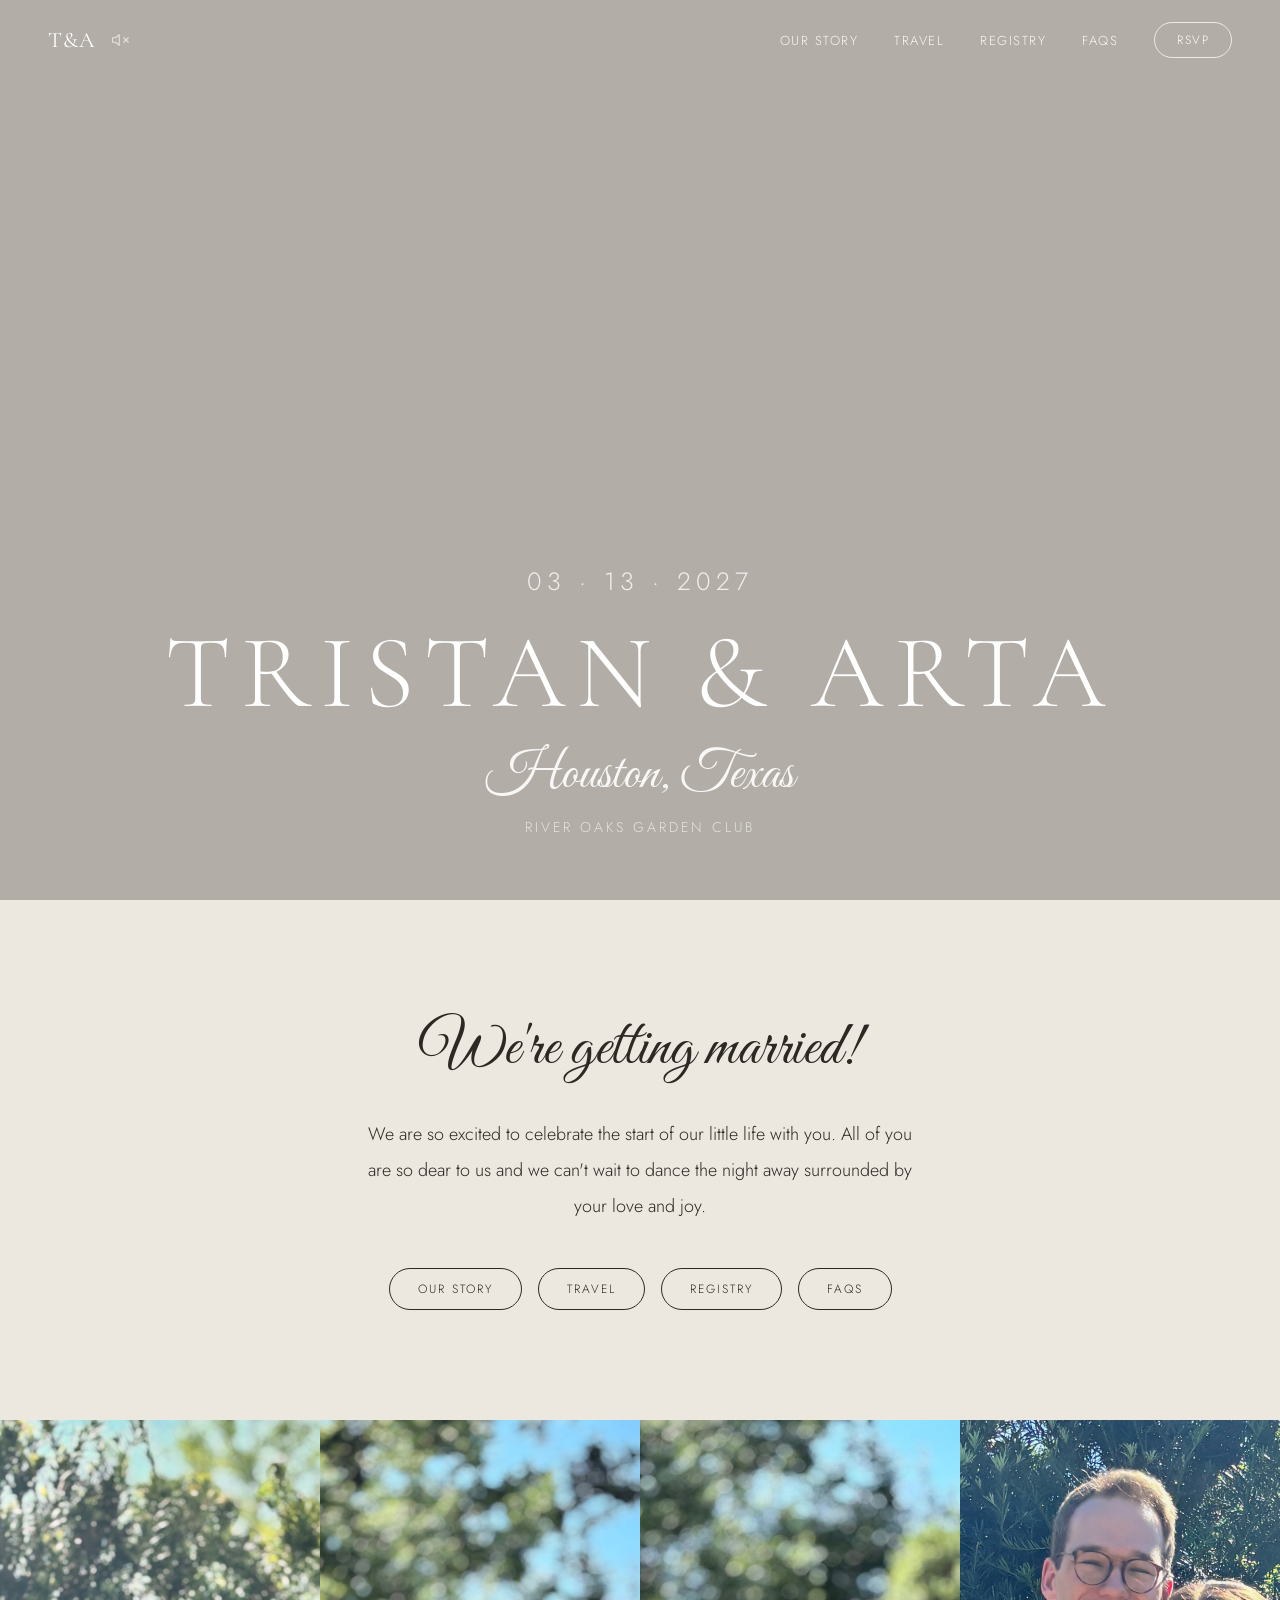
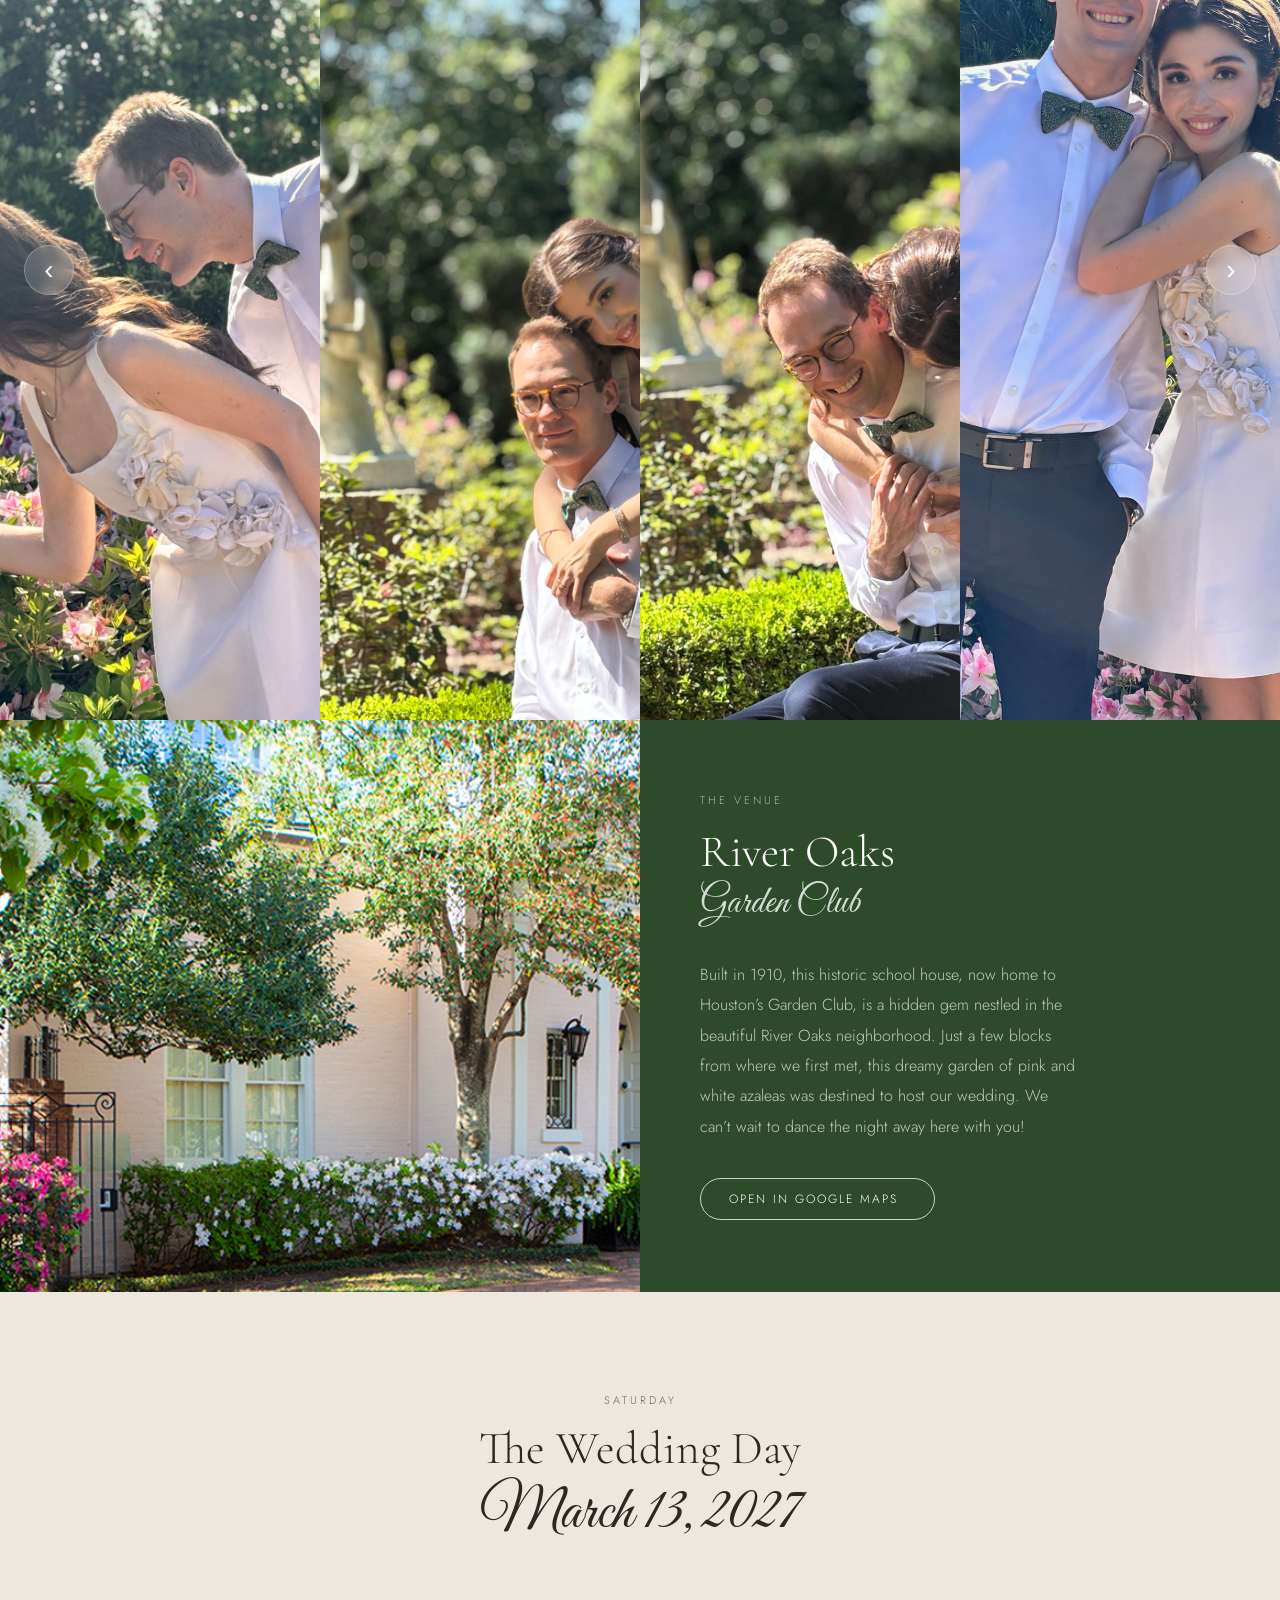
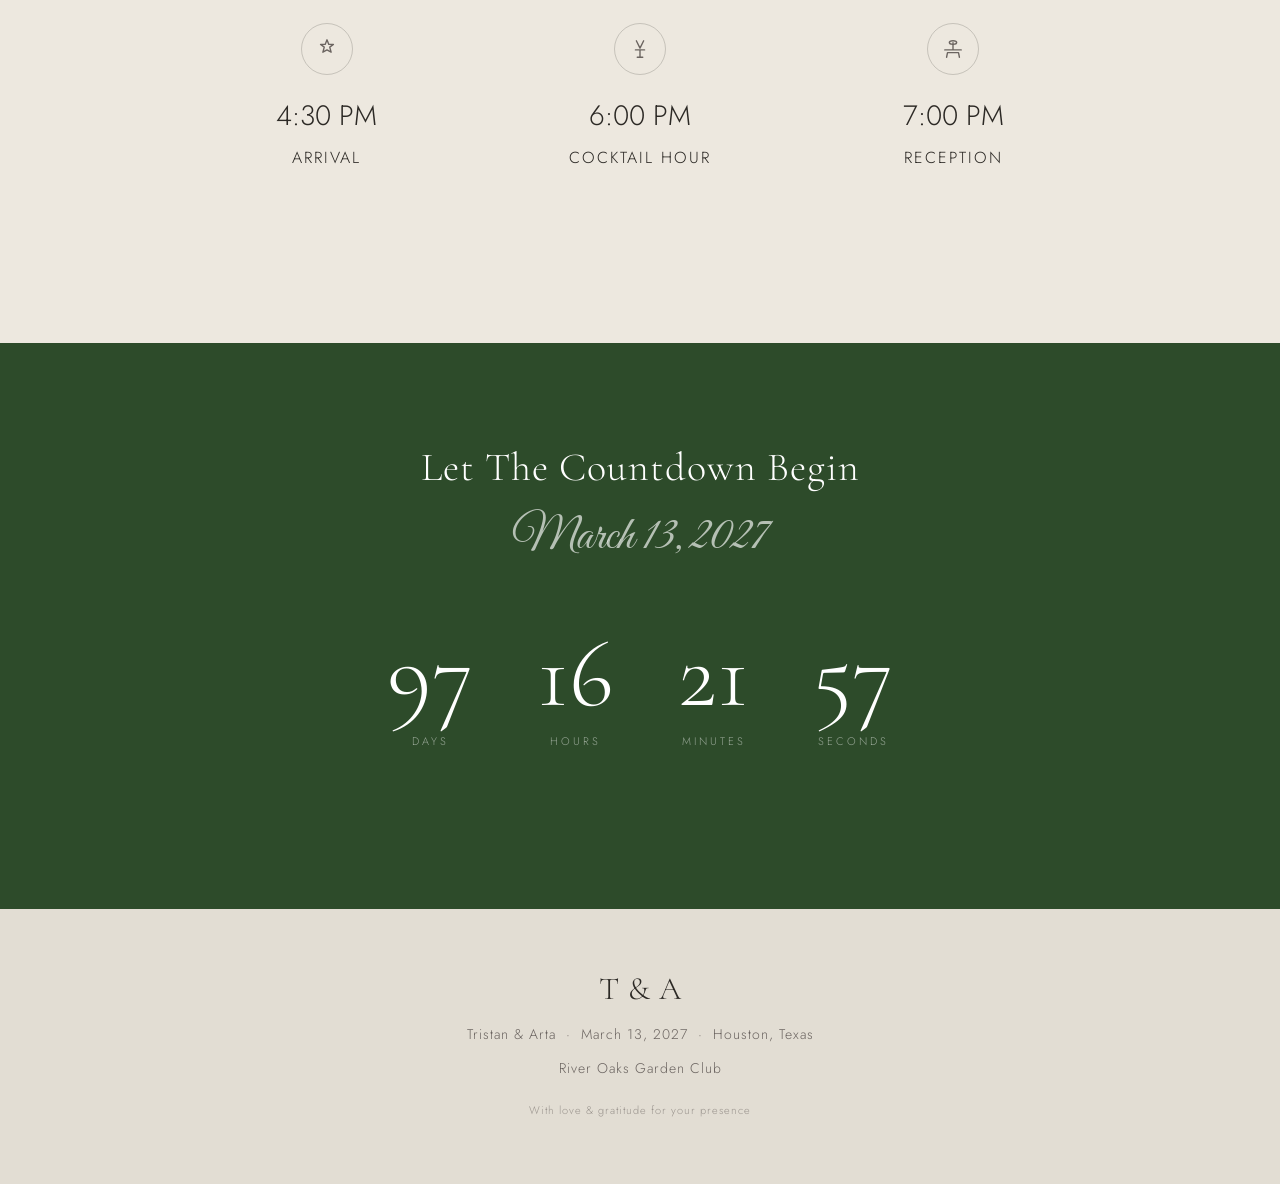
==== index.html @ e4b7b598 "bug fixes" ====
<!DOCTYPE html>
<html lang="en">
<head>
  <meta charset="UTF-8" />
  <meta name="viewport" content="width=device-width, initial-scale=1.0" />
  <title>Tristan & Arta</title>
  <link rel="preconnect" href="https://fonts.googleapis.com" />
  <link rel="preconnect" href="https://fonts.gstatic.com" crossorigin />
  <link href="https://fonts.googleapis.com/css2?family=Cormorant+Garamond:ital,wght@0,300;0,400;0,500;0,600;1,300;1,400&family=Great+Vibes&family=Jost:wght@300;400&display=swap" rel="stylesheet" />
  <link rel="stylesheet" href="styles.css" />
  <link rel="icon" type="image/x-icon" href="images/favicon.ico" />
  <style>

    /* ── HERO ───────────────────────────────────────── */
    .hero {
      position: relative;
      height: 100vh;
      min-height: 620px;
      display: flex;
      flex-direction: column;
      align-items: center;
      justify-content: center;
      text-align: center;
      overflow: hidden;
    }
    .hero-bg {
      position: absolute;
      inset: 0;
      width: 100%;
      height: 100%;
      object-fit: cover;
      filter: brightness(0.65);
    }
    .hero::after {
      content: '';
      position: absolute;
      inset: 0;
      background: rgba(0, 0, 0, 0.25);
      pointer-events: none;
    }
    .hero-content {
      position: relative;
      z-index: 1;
      color: #fff;
      padding: 0 24px;
      margin-top: 500px;
    }
    .hero-date {
      font-family: var(--sans);
      font-size: 25px;
      letter-spacing: 5px;
      text-transform: uppercase;
      margin-bottom: 22px;
      opacity: 0.8;
    }
    .hero-names {
      font-family: var(--serif);
      font-size: clamp(52px, 9vw, 104px);
      font-weight: 300;
      letter-spacing: 10px;
      text-transform: uppercase;
      line-height: 1.0;
      margin-bottom: 16px;
    }
    .hero-location {
      font-family: var(--script);
      font-size: clamp(30px, 4.5vw, 54px);
      color: rgba(255, 255, 255, 0.9);
      margin-bottom: 6px;
    }
    .hero-venue {
      font-family: var(--sans);
      font-size: 14px;
      letter-spacing: 3px;
      text-transform: uppercase;
      opacity: 0.65;
      margin-top: 8px;
    }

    /* ── WELCOME ────────────────────────────────────── */
    .welcome {
      background: var(--cream);
      padding: 110px 48px;
      text-align: center;
    }
    .welcome-script {
      font-family: var(--script);
      font-size: clamp(38px, 5vw, 62px);
      color: var(--text);
      margin-bottom: 28px;
      display: block;
    }
    .welcome-text {
      font-size: 18px;
      line-height: 2.0;
      color: var(--text);
      max-width: 560px;
      margin: 0 auto 44px;
    }
    .welcome-links {
      display: flex;
      justify-content: center;
      gap: 16px;
      flex-wrap: wrap;
    }

    /* ── VENUE STRIP ────────────────────────────────── */
    .venue-strip {
      display: grid;
      grid-template-columns: 1fr 1fr;
      min-height: 480px;
    }
    .venue-strip-img {
      background: url('images/hero.jpg') center / cover no-repeat;
    }
    .venue-strip-content {
      background: var(--green);
      color: #fff;
      display: flex;
      flex-direction: column;
      justify-content: center;
      padding: 72px 60px;
    }
    .venue-strip-label {
      font-family: var(--sans);
      font-size: 11px;
      letter-spacing: 3px;
      text-transform: uppercase;
      opacity: 0.6;
      margin-bottom: 18px;
    }
    .venue-strip-title {
      font-family: var(--serif);
      font-size: clamp(30px, 3.5vw, 48px);
      font-weight: 300;
      line-height: 1.2;
      margin-bottom: 10px;
    }
    .venue-strip-script {
      font-family: var(--script);
      font-size: clamp(28px, 3vw, 42px);
      color: rgba(255, 255, 255, 0.8);
      display: block;
      margin-bottom: 24px;
    }
    .venue-strip-body {
      font-size: 16px;
      line-height: 1.9;
      color: rgba(255, 255, 255, 0.7);
      max-width: 380px;
      margin-bottom: 36px;
    }

    /* ── SCHEDULE ───────────────────────────────────── */
    .schedule {
      background: var(--cream);
      padding: 100px 48px;
      text-align: center;
    }
    .schedule-label {
      font-family: var(--sans);
      font-size: 11px;
      letter-spacing: 3px;
      text-transform: uppercase;
      color: var(--text-light);
      margin-bottom: 12px;
    }
    .schedule-title {
      font-family: var(--serif);
      font-size: clamp(28px, 4vw, 46px);
      font-weight: 300;
      margin-bottom: 72px;
    }
    .schedule-date {
      font-family: var(--script);
      font-size: 1.3em;
      display: block;
    }
    .schedule-grid {
      display: grid;
      grid-template-columns: repeat(3, 1fr);
      gap: 40px;
      max-width: 900px;
      margin: 0 auto 64px;
    }
    .schedule-item { text-align: center; }
    .schedule-icon {
      width: 52px;
      height: 52px;
      margin: 0 auto 20px;
      border: 1px solid rgba(44, 41, 37, 0.2);
      border-radius: 50%;
      display: flex;
      align-items: center;
      justify-content: center;
    }
    .schedule-icon svg {
      width: 22px;
      height: 22px;
      stroke: var(--text-light);
      fill: none;
      stroke-width: 1.5;
      stroke-linecap: round;
      stroke-linejoin: round;
    }
    .schedule-time {
      font-family: var(--sans);
      font-size: 28px;
      font-weight: 300;
      margin-bottom: 10px;
    }
    .schedule-event {
      font-family: var(--sans);
      font-size: 16px;
      letter-spacing: 2px;
      text-transform: uppercase;
      color: var(--text);
      margin-bottom: 10px;
    }
    .schedule-desc {
      font-size: 14px;
      line-height: 1.85;
      color: var(--text-light);
      max-width: 220px;
      margin: 0 auto;
    }

    /* ── COUNTDOWN ───────────────────────────────────── */
    .countdown {
      background: var(--green);
      padding: 100px 48px;
      text-align: center;
      position: relative;
      overflow: hidden;
    }
    .countdown-title {
      font-family: var(--serif);
      font-size: clamp(24px, 3.5vw, 40px);
      font-weight: 300;
      color: #fff;
      letter-spacing: 1px;
      margin-bottom: 16px;
    }
    .countdown-script {
      font-family: var(--script);
      font-size: clamp(28px, 4vw, 48px);
      color: rgba(255, 255, 255, 0.65);
      display: block;
      margin-bottom: 60px;
    }
    .countdown-grid {
      display: flex;
      justify-content: center;
      gap: clamp(24px, 5vw, 80px);
      position: relative;
      z-index: 1;
      margin-bottom: 60px;
    }
    .countdown-unit { color: #fff; text-align: center; }
    .countdown-number {
      font-family: var(--serif);
      font-size: clamp(52px, 8vw, 96px);
      font-weight: 300;
      line-height: 1;
      display: block;
    }
    .countdown-label {
      font-family: var(--sans);
      font-size: 11px;
      letter-spacing: 3px;
      text-transform: uppercase;
      color: rgba(255, 255, 255, 0.5);
      margin-top: 10px;
      display: block;
    }

    /* ── MUTE BUTTON ────────────────────────────────── */
    .nav-mute {
      background: none;
      border: none;
      cursor: pointer;
      padding: 4px;
      color: rgba(255, 255, 255, 0.85);
      display: flex;
      align-items: center;
      transition: color 0.3s, opacity 0.2s;
      opacity: 0.75;
      flex-shrink: 0;
    }
    .nav-mute:hover { opacity: 1; }
    nav.scrolled .nav-mute,
    nav.nav-solid .nav-mute { color: var(--text); }
    .nav-mute svg {
      width: 18px;
      height: 18px;
      display: none;
    }
    .nav-mute .icon-sound { display: none; }
    .nav-mute .icon-muted { display: block; }
    .nav-mute:not(.muted) .icon-sound { display: block; }
    .nav-mute:not(.muted) .icon-muted { display: none; }

    /* ── RESPONSIVE ──────────────────────────────────── */
    @media (max-width: 900px) {
      .welcome { padding: 80px 24px; }
      .venue-strip { grid-template-columns: 1fr; }
      .venue-strip-img { min-height: 320px; order: -1; }
      .venue-strip-content { padding: 52px 32px; }
      .schedule { padding: 72px 24px; }
      .schedule-grid { grid-template-columns: 1fr; gap: 48px; }
      .countdown { padding: 72px 24px; }
    }
    @media (max-width: 600px) {
      .welcome-links { flex-direction: column; align-items: center; }
      .countdown-grid { gap: 20px; }
    }
  </style>
</head>
<body>

  <!-- MOBILE MENU -->
  <div class="mobile-menu" id="mobileMenu">
    <button class="mobile-menu-close" onclick="closeMobileMenu()" aria-label="Close">×</button>
    <a href="our-story.html">Our Story</a>
    <a href="travel.html">Travel</a>
    <a href="registry.html">Registry</a>
    <a href="faqs.html">FAQs</a>
    <a href="rsvp.html" class="btn" style="margin-top:8px;">RSVP</a>
  </div>

  <!-- NAVIGATION -->
  <nav id="navbar">
    <div style="display:flex;align-items:center;gap:12px;">
      <a href="index.html" class="nav-logo">T&amp;A</a>
      <button class="nav-mute muted" id="navMuteBtn" aria-label="Unmute sound">
      <!-- Sound-on icon -->
      <svg class="icon-sound" viewBox="0 0 24 24" fill="none" stroke="currentColor" stroke-width="1.5" stroke-linecap="round" stroke-linejoin="round">
        <polygon points="11 5 6 9 2 9 2 15 6 15 11 19 11 5"/>
        <path d="M15.54 8.46a5 5 0 0 1 0 7.07"/>
        <path d="M19.07 4.93a10 10 0 0 1 0 14.14"/>
      </svg>
      <!-- Muted icon -->
      <svg class="icon-muted" viewBox="0 0 24 24" fill="none" stroke="currentColor" stroke-width="1.5" stroke-linecap="round" stroke-linejoin="round">
        <polygon points="11 5 6 9 2 9 2 15 6 15 11 19 11 5"/>
        <line x1="23" y1="9" x2="17" y2="15"/>
        <line x1="17" y1="9" x2="23" y2="15"/>
      </svg>
    </button>
    </div>
    <div class="nav-links">
      <a href="our-story.html">Our Story</a>
      <a href="travel.html">Travel</a>
      <a href="registry.html">Registry</a>
      <a href="faqs.html">FAQs</a>
      <a href="rsvp.html" class="nav-rsvp">RSVP</a>
    </div>
    <button class="nav-hamburger" onclick="openMobileMenu()" aria-label="Menu">
      <span></span><span></span><span></span>
    </button>
  </nav>

  <!-- HERO -->
  <section class="hero" id="heroSection">
    <video class="hero-bg" autoplay muted loop playsinline preload="auto">
      <source src="videos/Save_The_Date.mp4" type="video/mp4">
    </video>
    <div class="hero-content">
      <p class="hero-date">03 · 13 · 2027</p>
      <h1 class="hero-names">Tristan &amp; Arta</h1>
      <p class="hero-location">Houston, Texas</p>
      <p class="hero-venue">River Oaks Garden Club</p>
    </div>
  </section>

  <!-- WELCOME -->
  <section class="welcome">
    <div class="container-narrow">
      <span class="welcome-script">We're getting married!</span>
      <p class="welcome-text">
        We are so excited to celebrate the start of our little life with you. All of you are so dear to us and we can't wait to dance the night away surrounded by your love and joy.
      </p>
      <div class="welcome-links">
        <a href="our-story.html" class="btn">Our Story</a>
        <a href="travel.html" class="btn">Travel</a>
        <a href="registry.html" class="btn">Registry</a>
        <a href="faqs.html" class="btn">FAQs</a>
      </div>
    </div>
  </section>

  <!-- PHOTO CAROUSEL -->
  <section class="photo-carousel">
    <div class="carousel-container">
      <div class="carousel-track" id="carouselTrack"></div>
      <button class="carousel-btn carousel-prev" id="carouselPrev" aria-label="Previous photo">&#8249;</button>
      <button class="carousel-btn carousel-next" id="carouselNext" aria-label="Next photo">&#8250;</button>
      <div class="carousel-dots" id="carouselDots"></div>
    </div>
  </section>

  <!-- VENUE STRIP -->
  <div class="venue-strip">
    <div class="venue-strip-img" role="img" aria-label="River Oaks Garden Club"></div>
    <!-- Replace with a beautiful photo of River Oaks Garden Club or Houston -->
    <div class="venue-strip-content">
      <p class="venue-strip-label">The Venue</p>
      <h2 class="venue-strip-title">
        River Oaks
        <span class="venue-strip-script">Garden Club</span>
      </h2>
      <p class="venue-strip-body">
        Built in 1910, this historic school house, now home to Houston’s Garden Club, is a hidden gem nestled in the beautiful River Oaks neighborhood. Just a few blocks from where we first met, this dreamy garden of pink and white azaleas was destined to host our wedding. We can’t wait to dance the night away here with you!
      </p>
      <a href="https://maps.app.goo.gl/22nAkbQVzRh47vHz7" target="_blank" rel="noopener" class="btn btn-white" style="width: 235px;">Open in Google Maps</a>
    </div>
  </div>

  <!-- SCHEDULE -->
  <section class="schedule">
    <div class="container">
      <p class="schedule-label">Saturday</p>
      <h2 class="schedule-title">
        The Wedding Day
        <span class="schedule-date">March 13, 2027</span>
      </h2>
      <div class="schedule-grid">

        <div class="schedule-item">
          <div class="schedule-icon">
            <svg viewBox="0 0 24 24"><path d="M12 2l2 5h5l-4 3 1.5 5.5L12 13l-4.5 2.5L9 10 5 7h5z"/></svg>
          </div>
          <p class="schedule-time">4:30 PM</p>
          <p class="schedule-event">Arrival</p>
        </div>

        <div class="schedule-item">
          <div class="schedule-icon">
            <svg viewBox="0 0 24 24"><path d="M8 3l4 8 4-8M7 13h10M12 13v8"/><path d="M9 21h6"/></svg>
          </div>
          <p class="schedule-time">6:00 PM</p>
          <p class="schedule-event">Cocktail Hour</p>
        </div>

        <div class="schedule-item">
          <div class="schedule-icon">
            <svg viewBox="0 0 24 24"><path d="M3 13h18M12 5v8M5 21l1-5h12l1 5"/><ellipse cx="12" cy="5" rx="4" ry="2"/></svg>
          </div>
          <p class="schedule-time">7:00 PM</p>
          <p class="schedule-event">Reception</p>
        </div>

      </div>
    </div>
  </section>

  <!-- COUNTDOWN -->
  <section class="countdown">
    <h2 class="countdown-title">Let The Countdown Begin</h2>
    <span class="countdown-script">March 13, 2027</span>
    <div class="countdown-grid">
      <div class="countdown-unit">
        <span class="countdown-number" id="cd-days">--</span>
        <span class="countdown-label">Days</span>
      </div>
      <div class="countdown-unit">
        <span class="countdown-number" id="cd-hours">--</span>
        <span class="countdown-label">Hours</span>
      </div>
      <div class="countdown-unit">
        <span class="countdown-number" id="cd-minutes">--</span>
        <span class="countdown-label">Minutes</span>
      </div>
      <div class="countdown-unit">
        <span class="countdown-number" id="cd-seconds">--</span>
        <span class="countdown-label">Seconds</span>
      </div>
    </div>
  </section>

  <!-- FOOTER -->
  <footer>
    <div class="footer-monogram">T &amp; A</div>
    <p>Tristan &amp; Arta &nbsp;·&nbsp; March 13, 2027 &nbsp;·&nbsp; Houston, Texas</p>
    <p>River Oaks Garden Club</p>
    <p style="margin-top: 12px; font-size: 11px; opacity: 0.6;">With love &amp; gratitude for your presence</p>
  </footer>

  <script>
    // Navbar scroll
    const navbar = document.getElementById('navbar');
    window.addEventListener('scroll', () => {
      navbar.classList.toggle('scrolled', window.scrollY > 60);
    });

    // Hero video audio — mute/unmute with scroll awareness
    (function() {
      const video = document.querySelector('.hero-bg');
      const muteBtn = document.getElementById('navMuteBtn');
      let userWantsAudio = false; // starts muted; user must opt in
      let heroInView = true;

      video.volume = 0.15;
      video.play().catch(() => {});  // force play on Chrome mobile

      function applyAudio() {
        video.muted = !(userWantsAudio && heroInView);
      }

      function updateBtn() {
        muteBtn.classList.toggle('muted', !userWantsAudio);
        muteBtn.setAttribute('aria-label', userWantsAudio ? 'Mute sound' : 'Unmute sound');
      }

      window.toggleMute = function() {
        userWantsAudio = !userWantsAudio;
        applyAudio();
        updateBtn();
      };
      muteBtn.addEventListener('click', window.toggleMute);

      const observer = new IntersectionObserver(function(entries) {
        heroInView = entries[0].isIntersecting;
        applyAudio();
      }, { threshold: 0.15 });
      observer.observe(document.getElementById('heroSection'));

      updateBtn();
    })();

    // Mobile menu
    function openMobileMenu() { document.getElementById('mobileMenu').classList.add('open'); }
    function closeMobileMenu() { document.getElementById('mobileMenu').classList.remove('open'); }

    // Welcome Photo Carousel (multi-photo strip)
    (function() {
      const photos = [
        'images/welcome1.JPG','images/welcome3.JPG',
        'images/welcome4.JPG','images/welcome5.JPG','images/welcome6.JPG',
        'images/welcome7.JPG','images/welcome8.JPG','images/welcome9.JPG',
        'images/welcome10.JPG','images/welcome11.JPG','images/welcome12.JPG',
        'images/welcome13.jpeg','images/welcome14.jpeg','images/welcome15.jpeg',
        'images/welcome16.jpeg','images/welcome17.jpeg','images/welcome18.jpeg',
        'images/welcome19.jpeg','images/welcome20.JPG'
      ];
      for (let i = photos.length - 1; i > 0; i--) {
        const j = Math.floor(Math.random() * (i + 1));
        [photos[i], photos[j]] = [photos[j], photos[i]];
      }
      const track = document.getElementById('carouselTrack');
      const container = track.parentElement;
      photos.forEach((src, i) => {
        const img = document.createElement('img');
        img.src = src;
        img.className = 'carousel-slide';
        img.alt = 'Wedding celebration photo';
        img.loading = i < 3 ? 'eager' : 'lazy';
        track.appendChild(img);
      });
      const total = photos.length;
      // Clone first 4 slides and append for seamless forward looping
      for (let i = 0; i < 4; i++) {
        const clone = track.children[i].cloneNode(true);
        clone.loading = 'eager';
        track.appendChild(clone);
      }
      let cur = 0;
      let snapping = false;
      function perView() { return window.innerWidth <= 600 ? 1 : 4; }
      function slideW() { return container.offsetWidth / perView(); }
      function updateSizes() {
        [...track.children].forEach(s => s.style.width = slideW() + 'px');
      }
      function goTo(n) {
        if (snapping) return;
        cur = n < 0 ? total - 1 : n;
        track.style.transform = 'translateX(' + (-cur * slideW()) + 'px)';
        if (cur >= total) {
          track.addEventListener('transitionend', function handler() {
            track.removeEventListener('transitionend', handler);
            snapping = true;
            track.style.transition = 'none';
            cur = cur % total;
            track.style.transform = 'translateX(' + (-cur * slideW()) + 'px)';
            requestAnimationFrame(() => requestAnimationFrame(() => {
              track.style.transition = 'transform 0.6s cubic-bezier(0.4, 0, 0.2, 1)';
              snapping = false;
            }));
          });
        }
      }
      updateSizes();
      window.addEventListener('resize', () => { updateSizes(); goTo(cur); });
      document.getElementById('carouselPrev').addEventListener('click', () => goTo(cur - 1));
      document.getElementById('carouselNext').addEventListener('click', () => goTo(cur + 1));
      setInterval(() => goTo(cur + 1), 5000);
    })();

    // Countdown — target: March 13, 2027 17:00 CST (UTC-6 → 23:00 UTC)
    const TARGET = new Date('2027-03-13T23:00:00Z');
    function updateCountdown() {
      const diff = TARGET - Date.now();
      if (diff <= 0) {
        ['days','hours','minutes','seconds'].forEach(u =>
          document.getElementById('cd-' + u).textContent = '00');
        return;
      }
      const d = Math.floor(diff / 86400000);
      const h = Math.floor((diff % 86400000) / 3600000);
      const m = Math.floor((diff % 3600000) / 60000);
      const s = Math.floor((diff % 60000) / 1000);
      document.getElementById('cd-days').textContent    = String(d).padStart(2, '0');
      document.getElementById('cd-hours').textContent   = String(h).padStart(2, '0');
      document.getElementById('cd-minutes').textContent = String(m).padStart(2, '0');
      document.getElementById('cd-seconds').textContent = String(s).padStart(2, '0');
    }
    updateCountdown();
    setInterval(updateCountdown, 1000);
  </script>

</body>
</html>
---- styles.css ----
/* ══════════════════════════════════════════════════════
   Arta & Tristan · March 13, 2027
   River Oaks Garden Club · Houston, Texas
   Shared Stylesheet
   ══════════════════════════════════════════════════════ */

*, *::before, *::after { box-sizing: border-box; margin: 0; padding: 0; }

:root {
  --cream:       #EDE8DF;
  --cream-light: #F5F0E8;
  --cream-dark:  #E2DDD3;
  --green:       #2D4B2A;
  --green-mid:   #3A5C36;
  --text:        #2C2925;
  --text-light:  #6B6460;
  --serif:       'Cormorant Garamond', Georgia, serif;
  --script:      'Great Vibes', cursive;
  --sans:        'Jost', sans-serif;
}

html { scroll-behavior: smooth; }
body {
  background: var(--cream);
  color: var(--text);
  font-family: var(--sans);
  font-weight: 300;
  overflow-x: hidden;
}
img { display: block; max-width: 100%; }
a { color: inherit; text-decoration: none; }

/* ── NAVIGATION ─────────────────────────────────────── */
nav {
  position: fixed;
  top: 0; left: 0; right: 0;
  z-index: 100;
  display: flex;
  align-items: center;
  justify-content: space-between;
  padding: 22px 48px;
  transition: background 0.3s, box-shadow 0.3s;
}
nav.scrolled {
  background: rgba(237, 232, 223, 0.96);
  backdrop-filter: blur(8px);
  box-shadow: 0 1px 0 rgba(44, 41, 37, 0.08);
}
/* For pages that start already light (no dark hero) */
nav.nav-solid {
  background: rgba(237, 232, 223, 0.96);
  backdrop-filter: blur(8px);
}
/* For pages with dark/green backgrounds throughout */
nav.nav-on-dark {
  background: transparent;
}
nav.nav-on-dark.scrolled {
  background: rgba(35, 58, 32, 0.92);
  backdrop-filter: blur(8px);
}

/* Logo */
.nav-logo {
  font-family: var(--serif);
  font-size: 22px;
  font-weight: 400;
  letter-spacing: 1px;
  color: #fff;
  transition: color 0.3s;
}
nav.scrolled .nav-logo,
nav.nav-solid .nav-logo { color: var(--text); }
nav.nav-on-dark .nav-logo,
nav.nav-on-dark.scrolled .nav-logo { color: #fff; }

/* Links */
.nav-links {
  display: flex;
  gap: 36px;
  align-items: center;
}
.nav-links a {
  font-family: var(--sans);
  font-size: 13px;
  letter-spacing: 1.5px;
  text-transform: uppercase;
  color: rgba(255, 255, 255, 0.9);
  transition: color 0.3s, opacity 0.2s;
}
.nav-links a:hover { opacity: 0.65; }
.nav-links a.active {
  border-bottom: 1px solid rgba(255, 255, 255, 0.8);
  padding-bottom: 1px;
}
nav.scrolled .nav-links a,
nav.nav-solid .nav-links a { color: var(--text); }
nav.scrolled .nav-links a.active,
nav.nav-solid .nav-links a.active { border-color: var(--text); }
nav.nav-on-dark .nav-links a,
nav.nav-on-dark.scrolled .nav-links a { color: rgba(255, 255, 255, 0.85); }

/* RSVP pill */
.nav-rsvp {
  background: transparent;
  border: 1px solid rgba(255, 255, 255, 0.75);
  color: #fff !important;
  padding: 8px 22px;
  border-radius: 100px;
  font-size: 12px !important;
  letter-spacing: 1.5px;
  transition: background 0.2s, color 0.2s, border-color 0.2s;
}
nav.scrolled .nav-rsvp,
nav.nav-solid .nav-rsvp {
  background: transparent;
  border-color: var(--text);
  color: var(--text) !important;
}
nav.nav-on-dark .nav-rsvp,
nav.nav-on-dark.scrolled .nav-rsvp {
  border-color: rgba(255, 255, 255, 0.75);
  color: #fff !important;
}
.nav-rsvp:hover,
nav.scrolled .nav-rsvp:hover,
nav.nav-solid .nav-rsvp:hover {
  background: var(--text) !important;
  color: #fff !important;
  border-color: var(--text) !important;
  opacity: 1 !important;
}
nav.nav-on-dark .nav-rsvp:hover {
  background: rgba(255, 255, 255, 0.15) !important;
  border-color: #fff !important;
}

/* Hamburger */
.nav-hamburger {
  display: none;
  flex-direction: column;
  gap: 5px;
  cursor: pointer;
  background: none;
  border: none;
  padding: 4px;
}
.nav-hamburger span {
  display: block;
  width: 24px;
  height: 1px;
  background: #fff;
  transition: background 0.3s;
}
nav.scrolled .nav-hamburger span,
nav.nav-solid .nav-hamburger span { background: var(--text); }
nav.nav-on-dark .nav-hamburger span,
nav.nav-on-dark.scrolled .nav-hamburger span { background: #fff; }

/* ── MOBILE MENU ─────────────────────────────────────── */
.mobile-menu {
  position: fixed;
  inset: 0;
  background: var(--cream);
  z-index: 200;
  display: flex;
  flex-direction: column;
  align-items: center;
  justify-content: center;
  gap: 32px;
  transform: translateX(100%);
  transition: transform 0.35s ease;
}
.mobile-menu.open { transform: translateX(0); }
.mobile-menu a {
  font-family: var(--serif);
  font-size: 28px;
  font-weight: 300;
  letter-spacing: 2px;
  color: var(--text);
}
.mobile-menu a:hover { opacity: 0.65; }
.mobile-menu-close {
  position: absolute;
  top: 24px;
  right: 32px;
  font-size: 30px;
  line-height: 1;
  cursor: pointer;
  color: var(--text);
  background: none;
  border: none;
}

/* ── BUTTONS ─────────────────────────────────────────── */
.btn {
  display: inline-block;
  border: 1px solid var(--text);
  color: var(--text);
  padding: 11px 28px;
  border-radius: 100px;
  font-family: var(--sans);
  font-size: 12px;
  letter-spacing: 2px;
  text-transform: uppercase;
  transition: background 0.2s, color 0.2s;
}
.btn:hover { background: var(--text); color: #fff; }
.btn-white {
  border-color: rgba(255, 255, 255, 0.75);
  color: #fff;
}
.btn-white:hover { background: #fff; color: var(--text); border-color: #fff; }
.btn-green {
  border-color: var(--green);
  color: var(--green);
}
.btn-green:hover { background: var(--green); color: #fff; }

/* ── FOOTER ──────────────────────────────────────────── */
footer {
  background: var(--cream-dark);
  text-align: center;
  padding: 60px 48px;
  font-size: 14px;
  color: var(--text-light);
  letter-spacing: 1px;
}
.footer-monogram {
  font-family: var(--serif);
  font-size: 32px;
  font-weight: 300;
  color: var(--text);
  margin-bottom: 10px;
}
footer p { line-height: 2.4; }

/* ── LAYOUT UTILITIES ────────────────────────────────── */
.section { padding: 100px 48px; }
.container { max-width: 1160px; margin: 0 auto; }
.container-narrow { max-width: 760px; margin: 0 auto; }
.text-center { text-align: center; }

.section-label {
  font-family: var(--sans);
  font-size: 11px;
  letter-spacing: 3px;
  text-transform: uppercase;
  color: var(--text-light);
  margin-bottom: 14px;
}
.section-heading {
  font-family: var(--serif);
  font-size: clamp(32px, 4vw, 52px);
  font-weight: 300;
  line-height: 1.2;
}
.section-heading .script {
  font-family: var(--script);
  font-size: 1.2em;
  display: block;
  font-weight: 400;
  line-height: 1.1;
}

/* ── RESPONSIVE ──────────────────────────────────────── */
@media (max-width: 900px) {
  nav { padding: 18px 24px; }
  .nav-links { display: none; }
  .nav-hamburger { display: flex; }
  .section { padding: 72px 24px; }
}
@media (max-width: 600px) {
  .section { padding: 56px 20px; }
}

/* ── INTERACTIVE CAROUSEL (multi-photo strip) ──────── */
.photo-carousel {
  background: var(--cream-dark);
  overflow: hidden;
}
.carousel-container {
  position: relative;
  width: 100%;
  height: 736px;
  overflow: hidden;
}
.carousel-track {
  display: flex;
  height: 100%;
  transition: transform 0.6s cubic-bezier(0.4, 0, 0.2, 1);
}
.carousel-slide {
  flex: 0 0 auto;
  height: 100%;
  object-fit: cover;
  object-position: center top;
  user-select: none;
  pointer-events: none;
}
@media (min-width: 601px) {
  .carousel-container {
    height: 900px;
    max-width: 2600px;
    margin: 0 auto;
  }
}
.carousel-btn {
  position: absolute;
  top: 50%;
  transform: translateY(-50%);
  background: rgba(255, 255, 255, 0.14);
  backdrop-filter: blur(6px);
  border: 1px solid rgba(255, 255, 255, 0.28);
  color: #fff;
  font-size: 28px;
  line-height: 1;
  width: 50px;
  height: 50px;
  border-radius: 50%;
  cursor: pointer;
  display: flex;
  align-items: center;
  justify-content: center;
  transition: background 0.2s;
  z-index: 2;
}
.carousel-btn:hover { background: rgba(255, 255, 255, 0.28); }
.carousel-prev { left: 24px; }
.carousel-next { right: 24px; }
.carousel-dots {
  position: absolute;
  bottom: 18px;
  left: 50%;
  transform: translateX(-50%);
  display: flex;
  gap: 8px;
  z-index: 2;
}
.carousel-dot {
  width: 7px;
  height: 7px;
  border-radius: 50%;
  background: rgba(255, 255, 255, 0.4);
  cursor: pointer;
  border: none;
  padding: 0;
  transition: background 0.2s, transform 0.2s;
}
.carousel-dot.active {
  background: #fff;
  transform: scale(1.25);
}
.carousel-dots { display: none; }
@media (max-width: 600px) {
  .carousel-btn { width: 38px; height: 38px; font-size: 20px; }
  .carousel-prev { left: 12px; }
  .carousel-next { right: 12px; }
}

/* ── ENGAGEMENT CAROUSEL (multi-photo strip, non-interactive) */
.engagement-carousel {
  width: 100%;
  height: 736px;
  overflow: hidden;
}
.engagement-track {
  display: flex;
  height: 100%;
  transition: transform 0.6s cubic-bezier(0.4, 0, 0.2, 1);
}
.engagement-slide {
  flex: 0 0 auto;
  height: 100%;
  object-fit: cover;
  object-position: center top;
}
@media (min-width: 601px) {
  .engagement-carousel {
    height: 900px;
    max-width: 2600px;
    margin: 0 auto;
  }
}

@font-face {
  font-family: 'Perfecto Calligraphy';
  src: url('/fonts/PerfectoCalligraphy.ttf') format('truetype');
  font-weight: normal;
  font-style: normal;
}
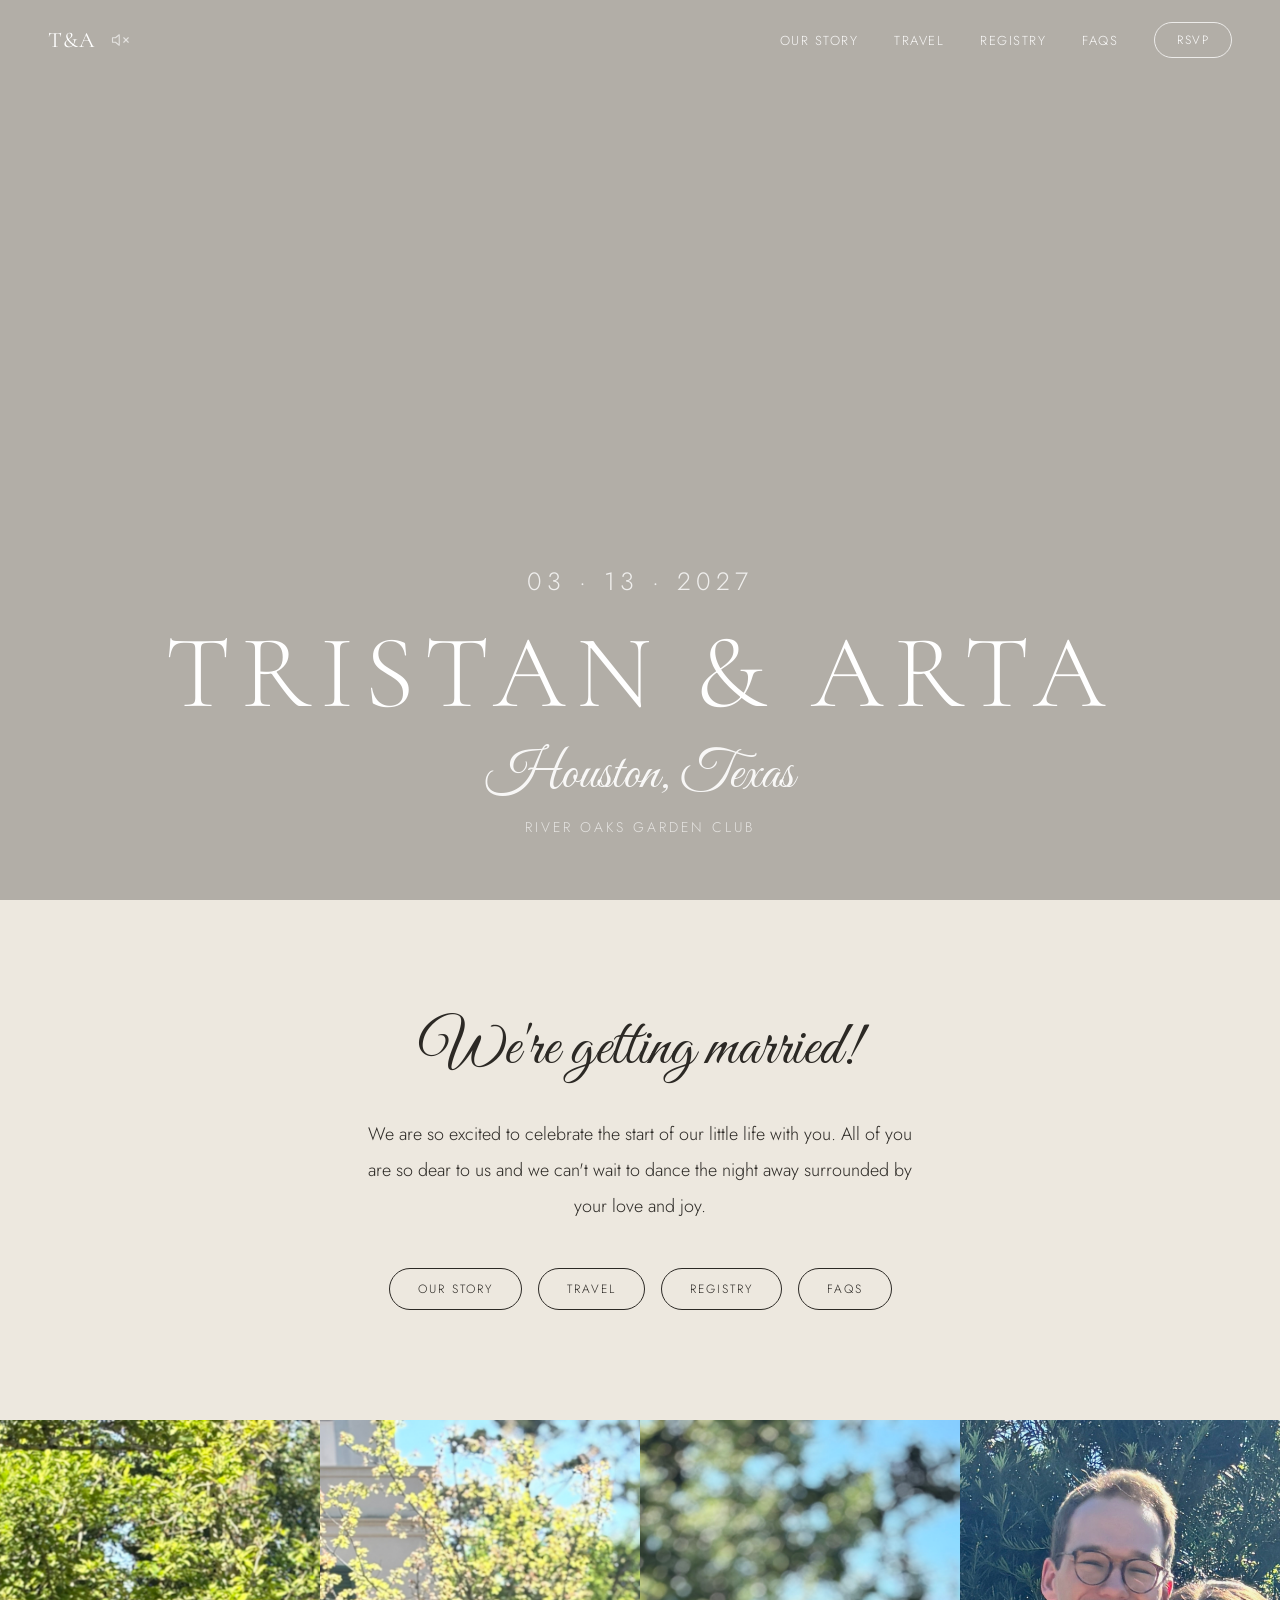
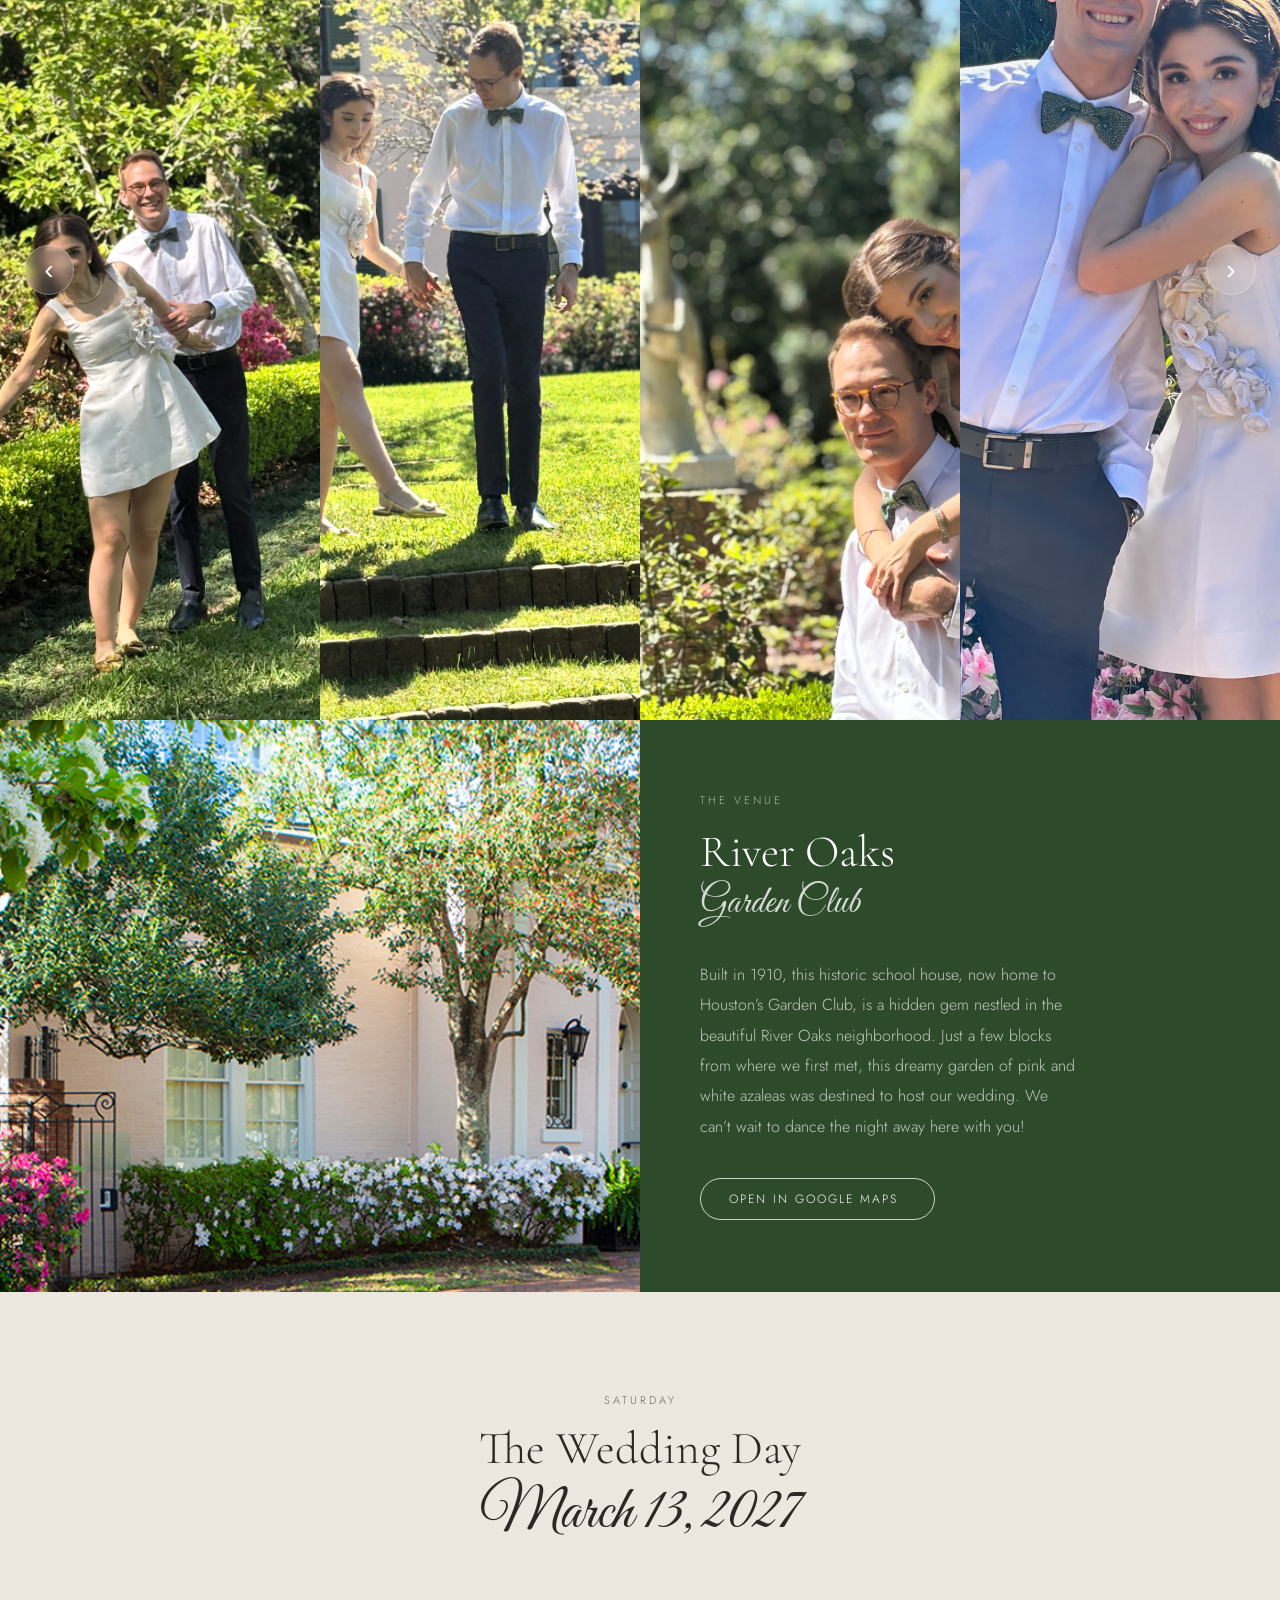
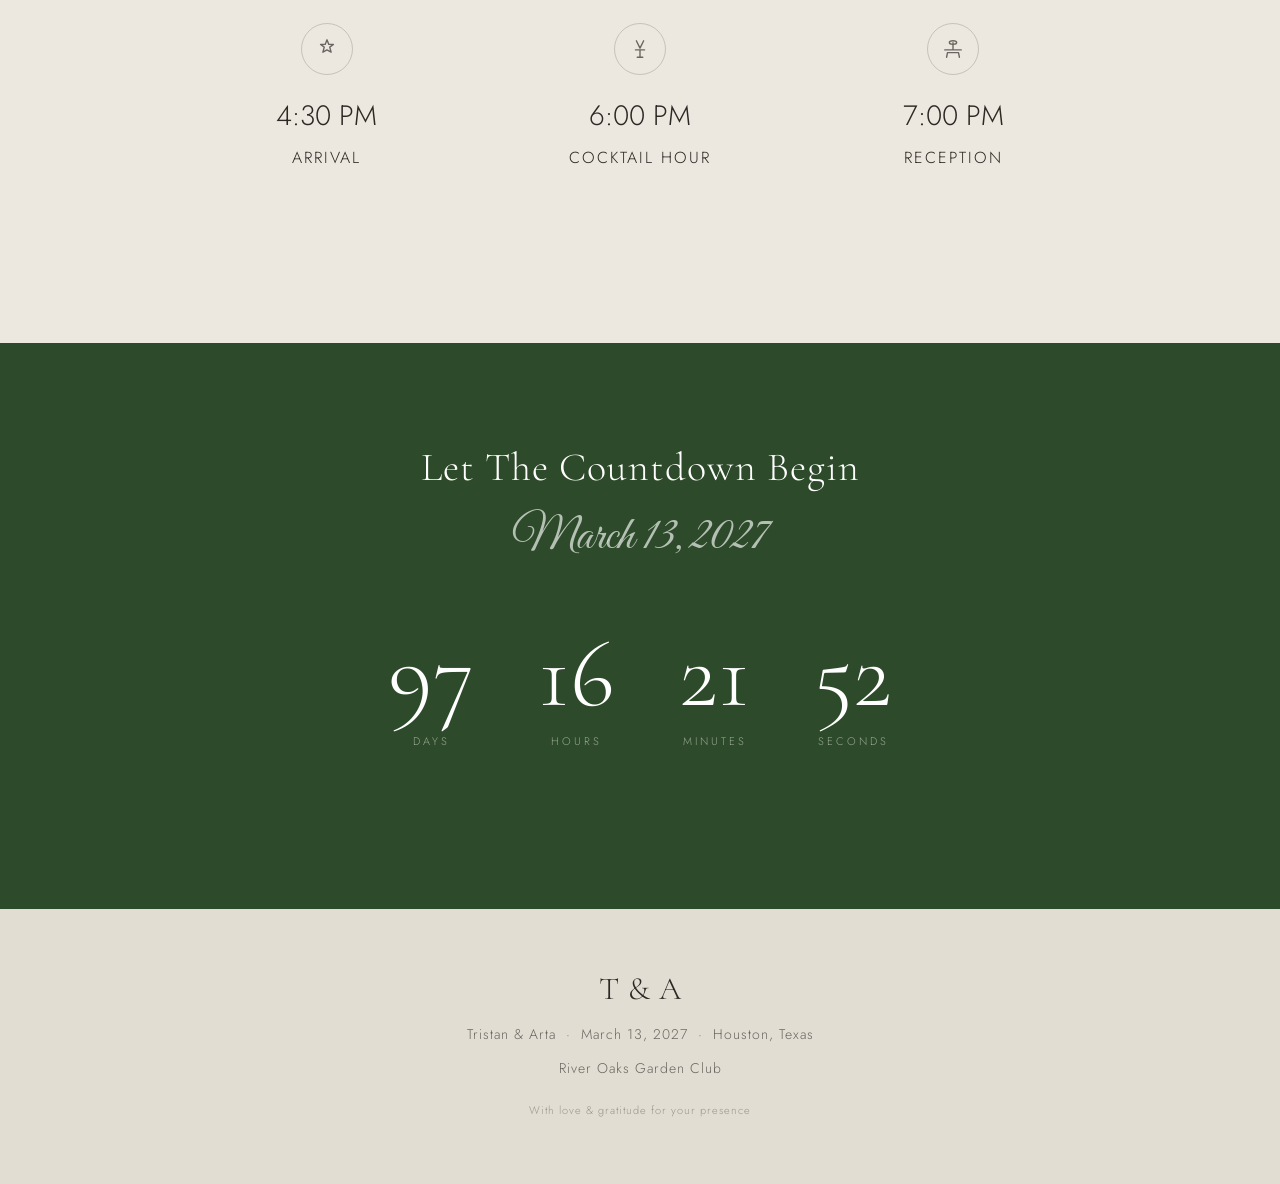
==== commit 48b88110: "more fixesa" ====
--- a/index.html
+++ b/index.html
@@ -535,10 +535,10 @@
     (function() {
       const photos = [
         'images/welcome1.JPG','images/welcome3.JPG',
-        'images/welcome4.JPG','images/welcome5.JPG','images/welcome6.JPG',
+        'images/welcome4.JPG',
         'images/welcome7.JPG','images/welcome8.JPG','images/welcome9.JPG',
         'images/welcome10.JPG','images/welcome11.JPG','images/welcome12.JPG',
-        'images/welcome13.jpeg','images/welcome14.jpeg','images/welcome15.jpeg',
+        ,'images/welcome14.jpeg','images/welcome15.jpeg',
         'images/welcome16.jpeg','images/welcome17.jpeg','images/welcome18.jpeg',
         'images/welcome19.jpeg','images/welcome20.JPG'
       ];
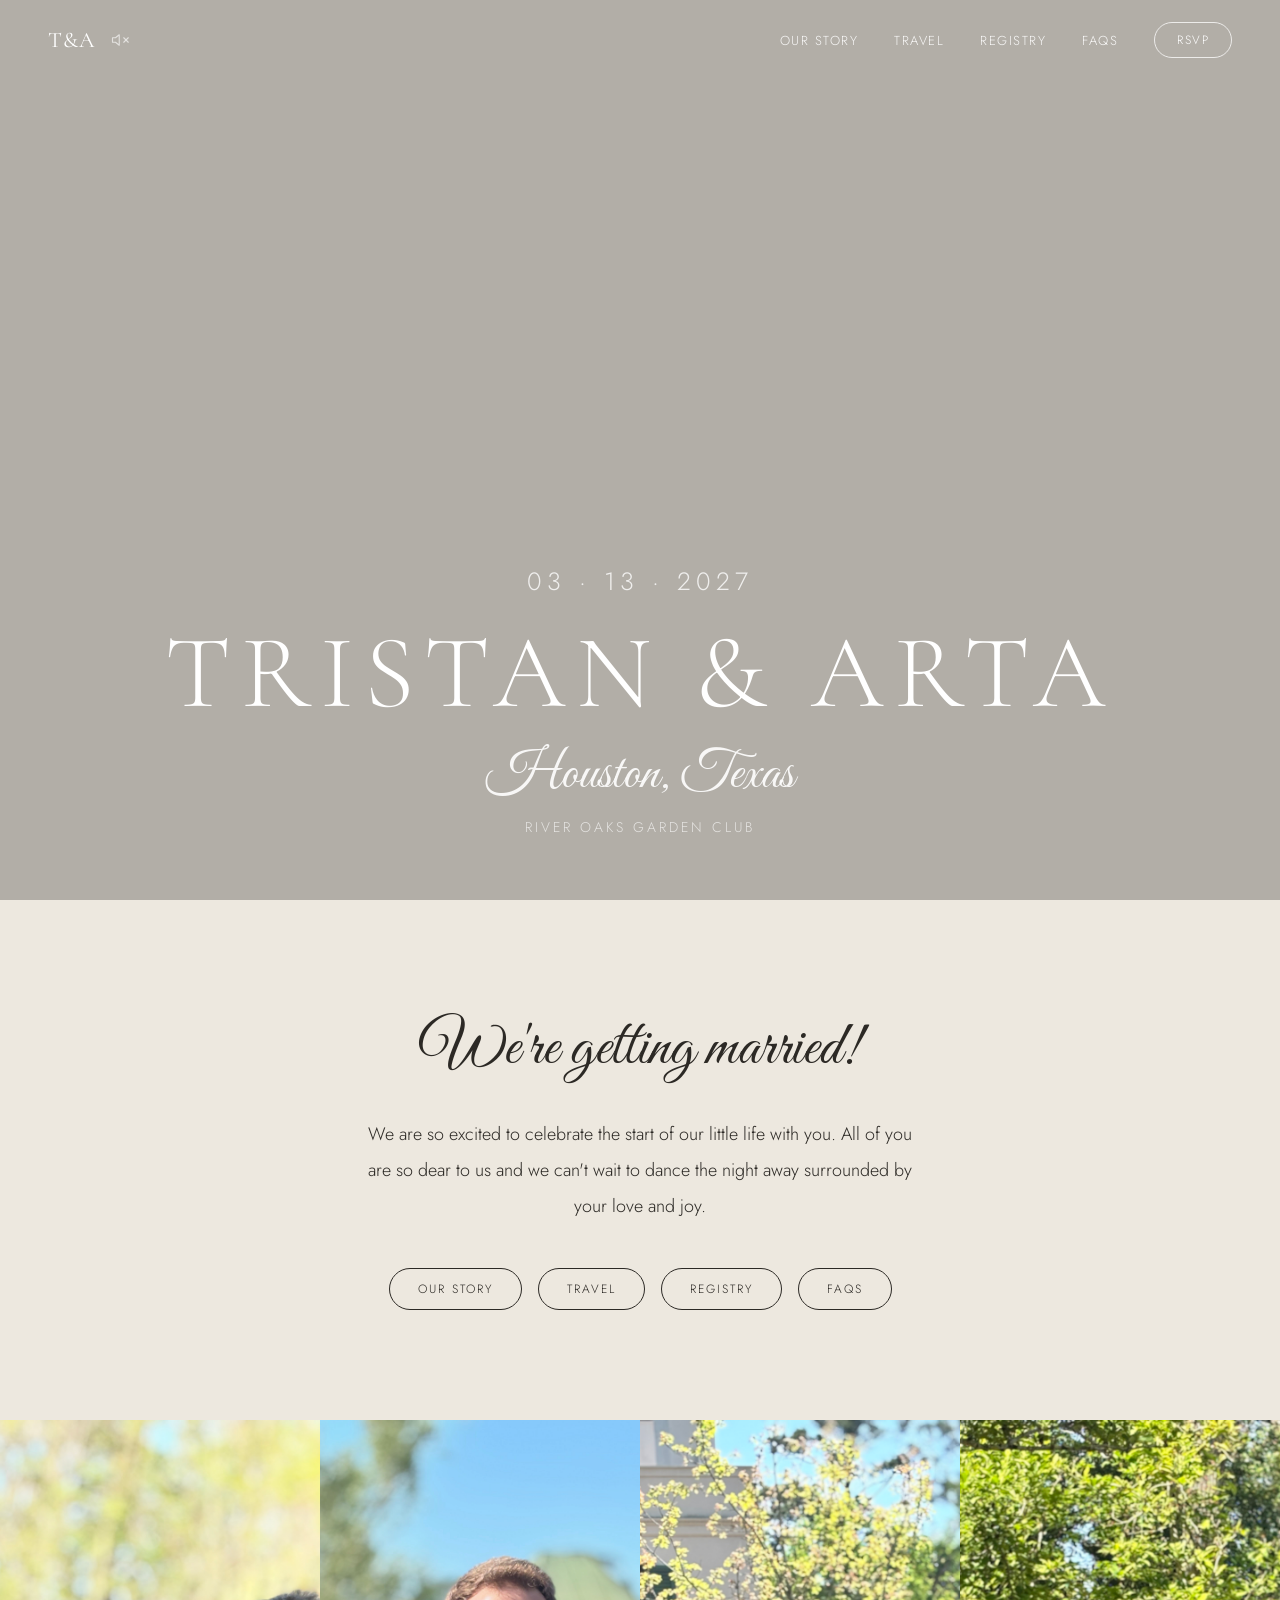
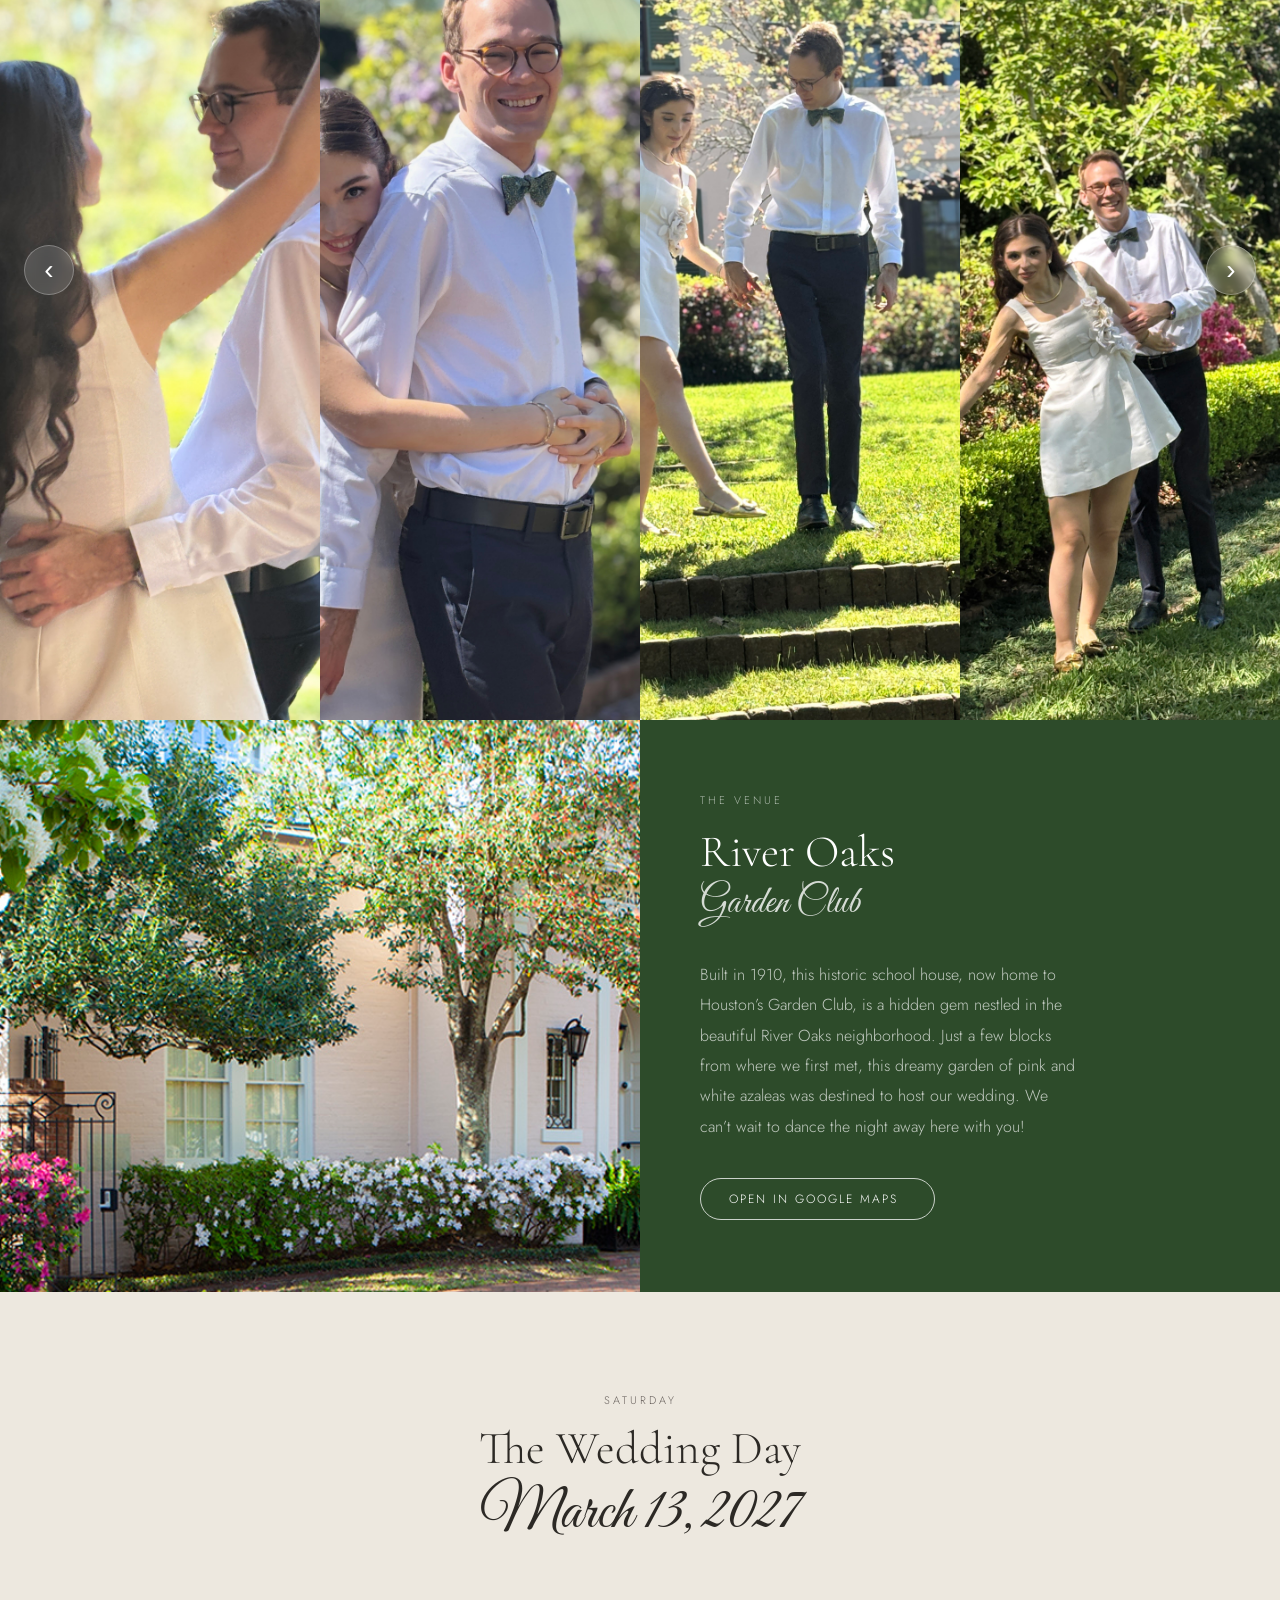
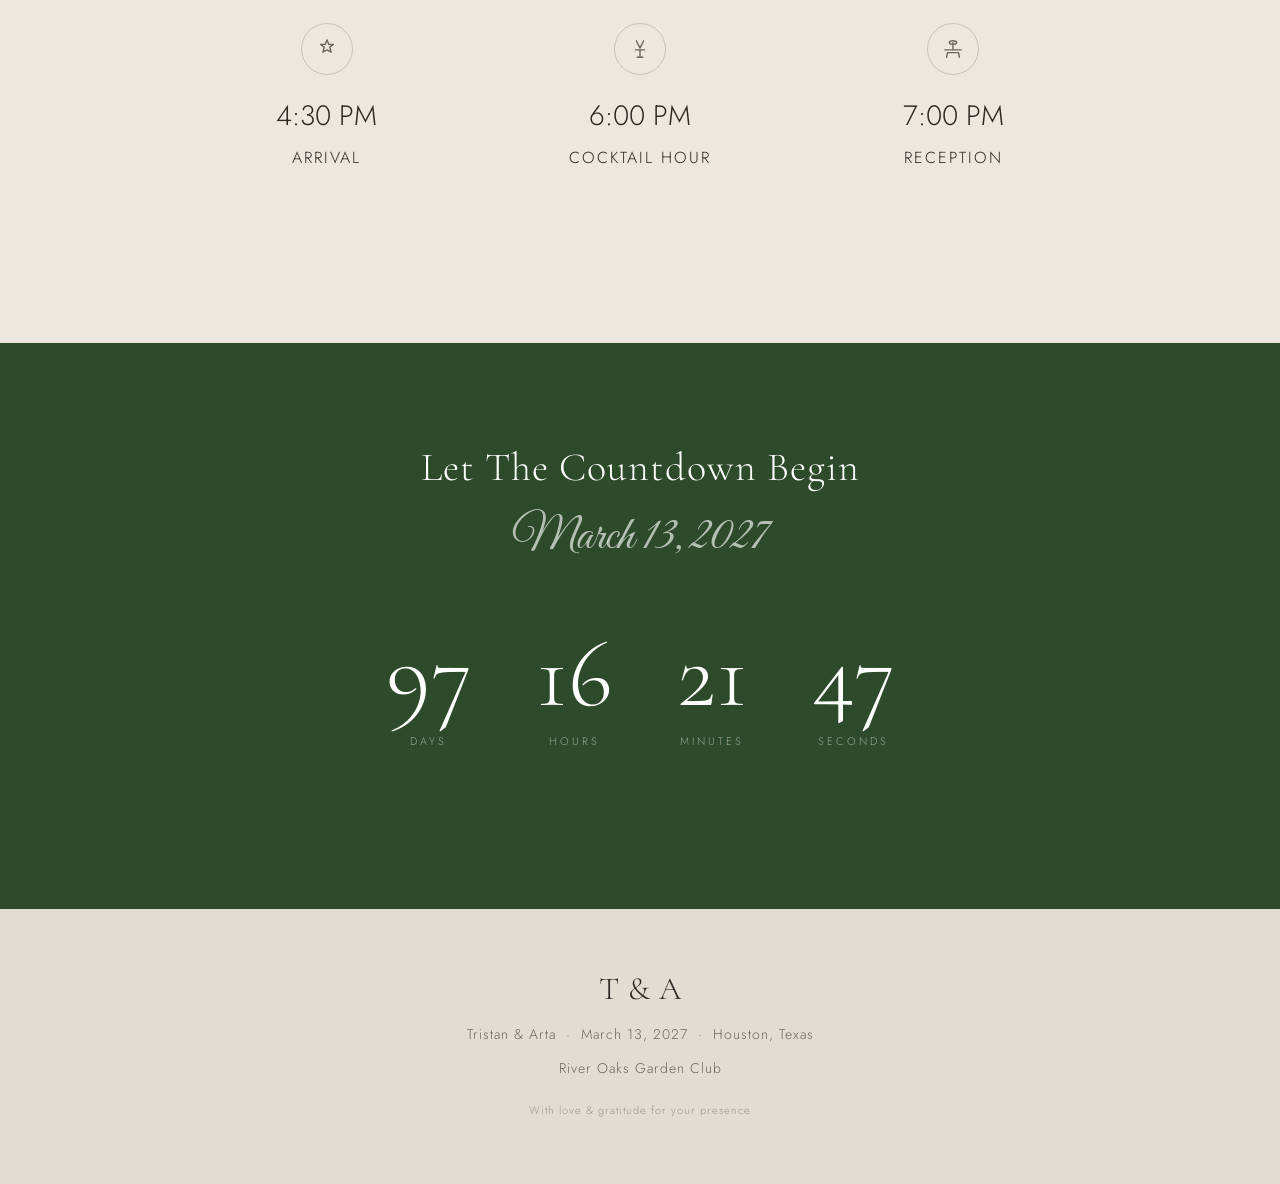
==== commit 86cea4c4: "more fixes v2" ====
--- a/index.html
+++ b/index.html
@@ -538,7 +538,7 @@
         'images/welcome4.JPG',
         'images/welcome7.JPG','images/welcome8.JPG','images/welcome9.JPG',
         'images/welcome10.JPG','images/welcome11.JPG','images/welcome12.JPG',
-        ,'images/welcome14.jpeg','images/welcome15.jpeg',
+        'images/welcome14.jpeg','images/welcome15.jpeg',
         'images/welcome16.jpeg','images/welcome17.jpeg','images/welcome18.jpeg',
         'images/welcome19.jpeg','images/welcome20.JPG'
       ];
@@ -552,7 +552,6 @@
         const img = document.createElement('img');
         img.src = src;
         img.className = 'carousel-slide';
-        img.alt = 'Wedding celebration photo';
         img.loading = i < 3 ? 'eager' : 'lazy';
         track.appendChild(img);
       });
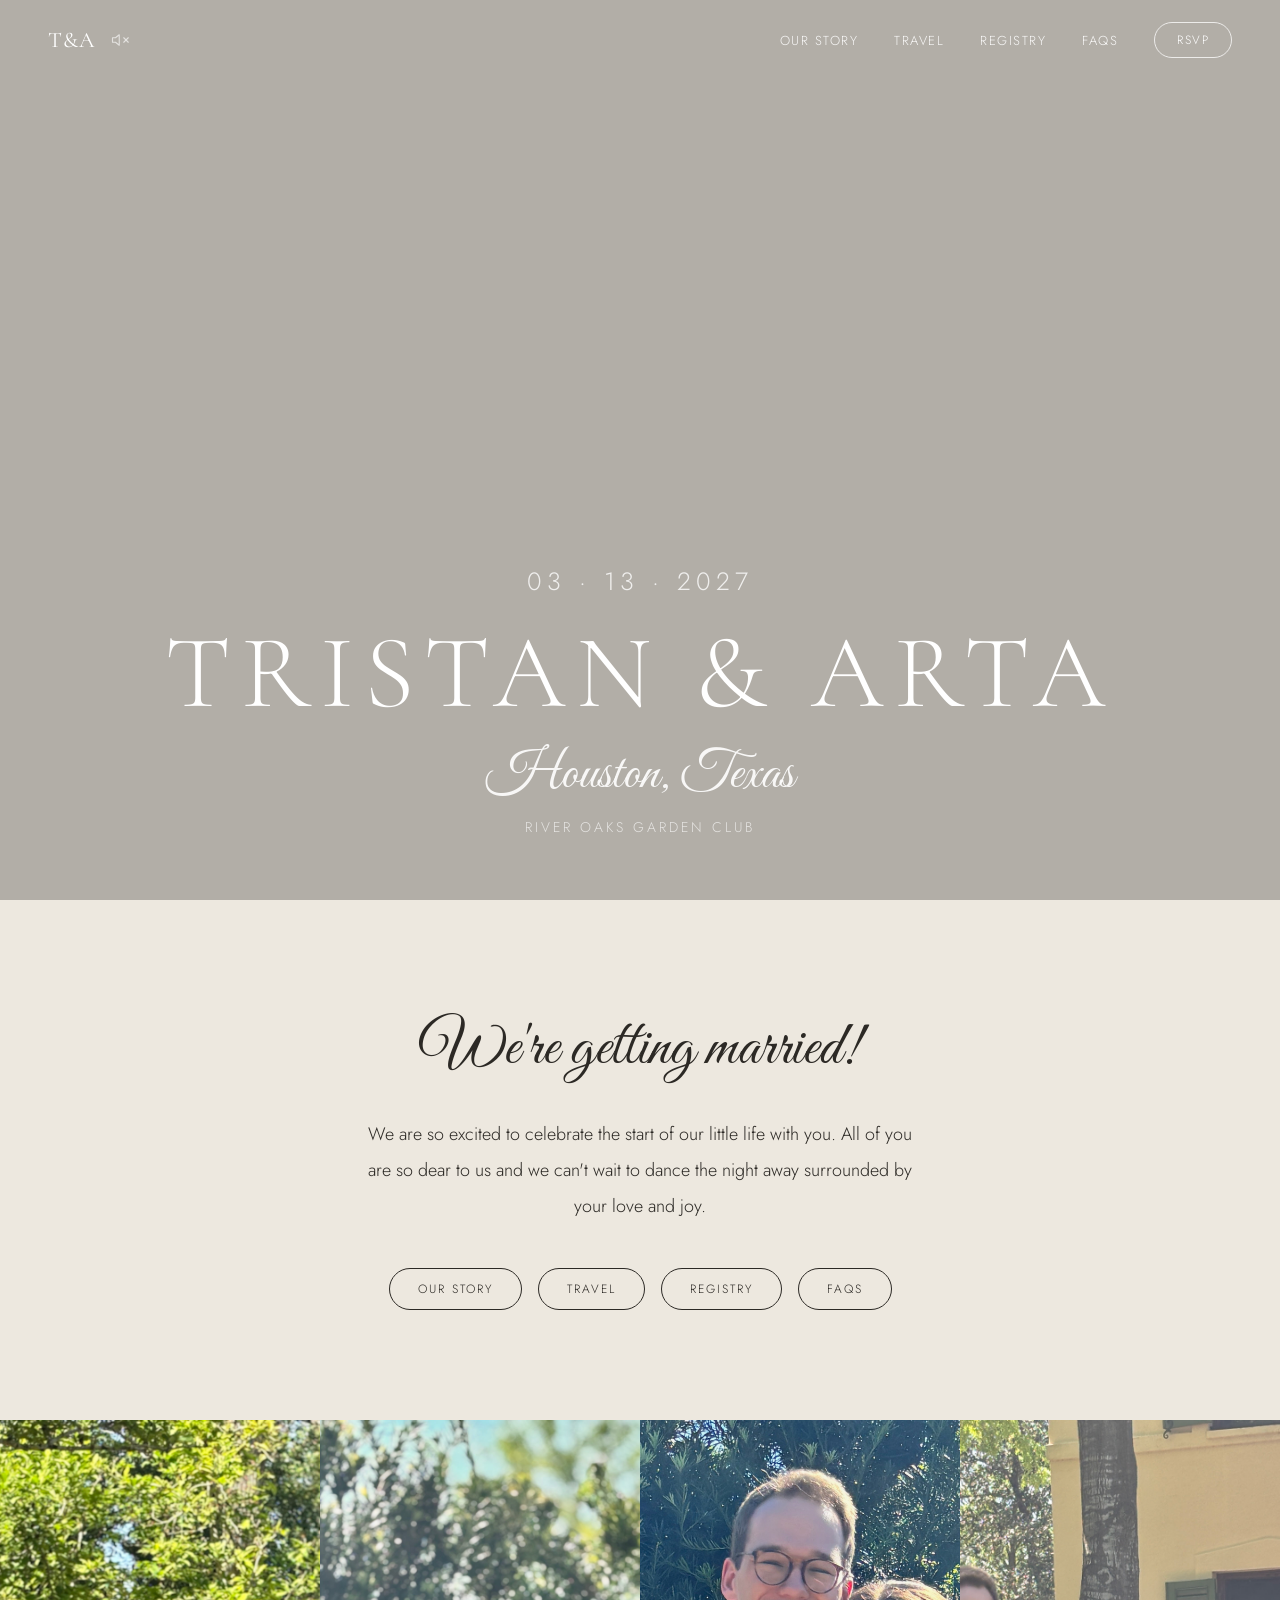
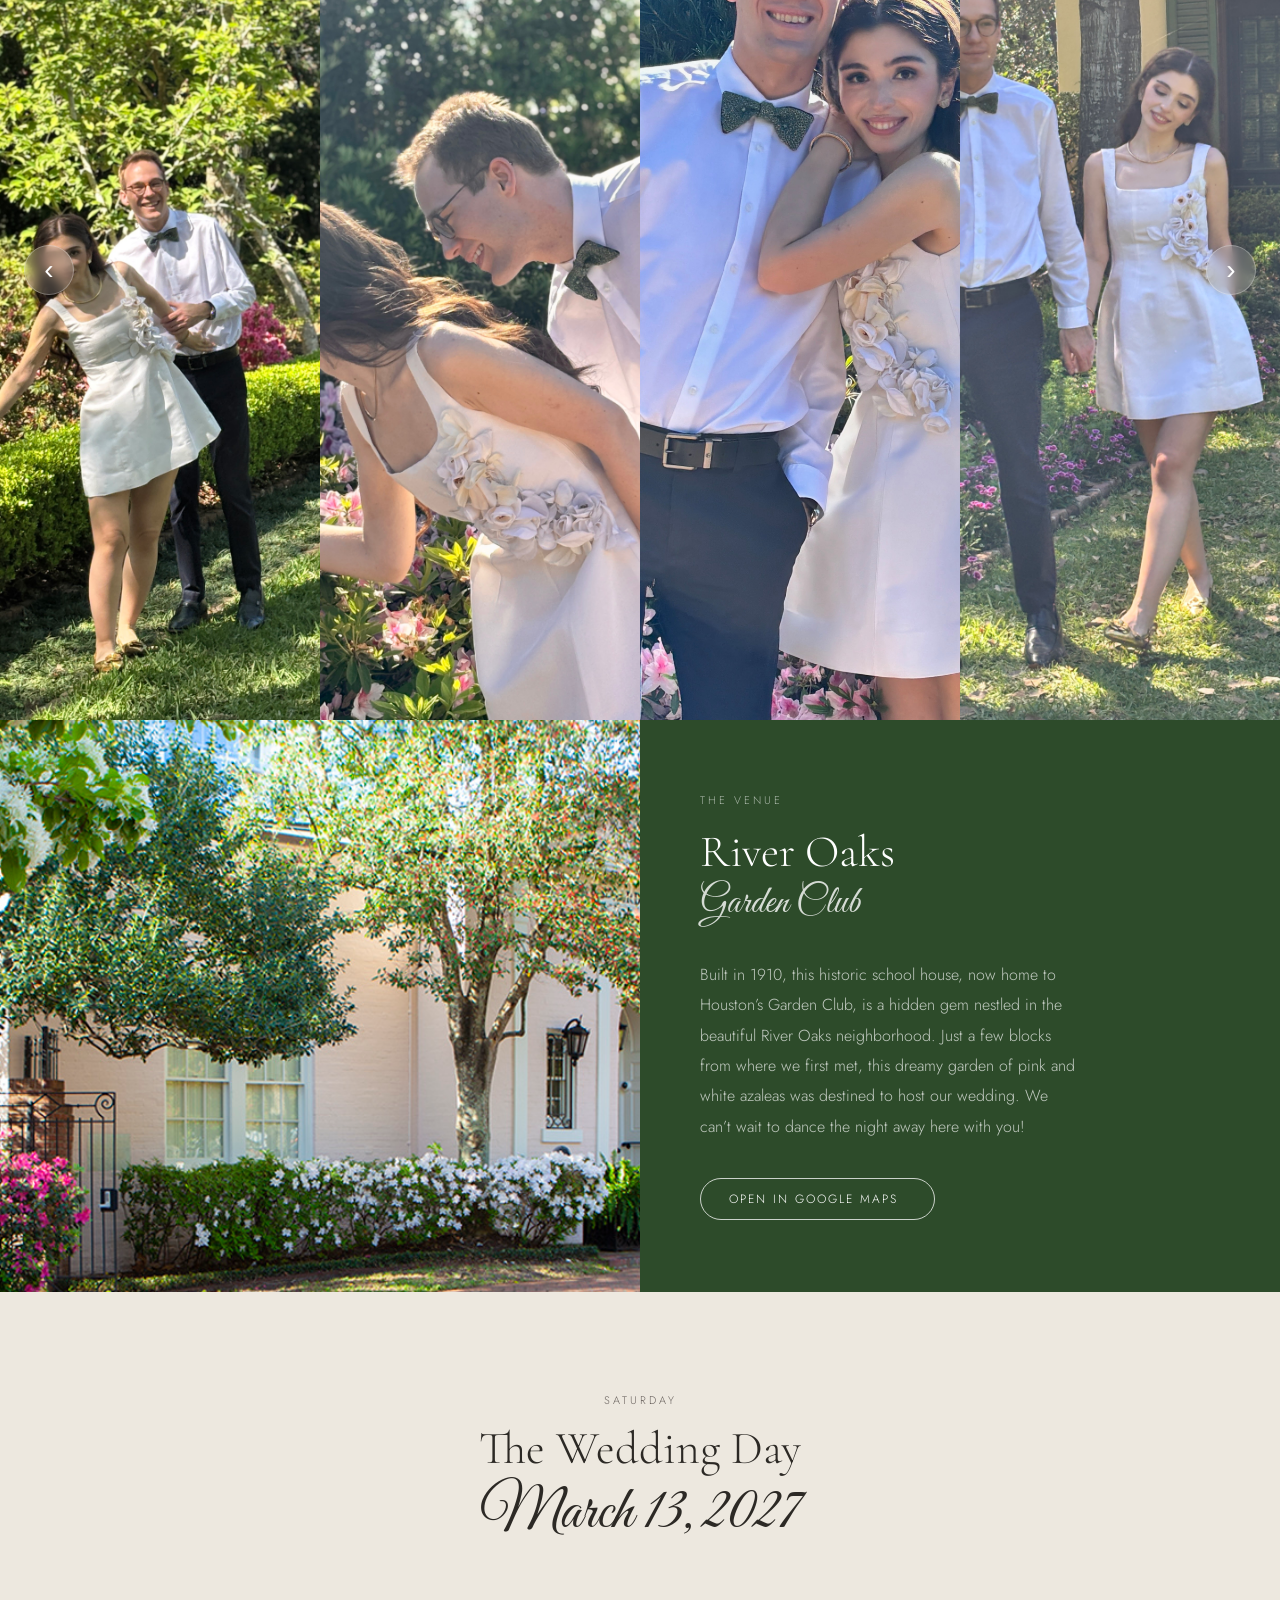
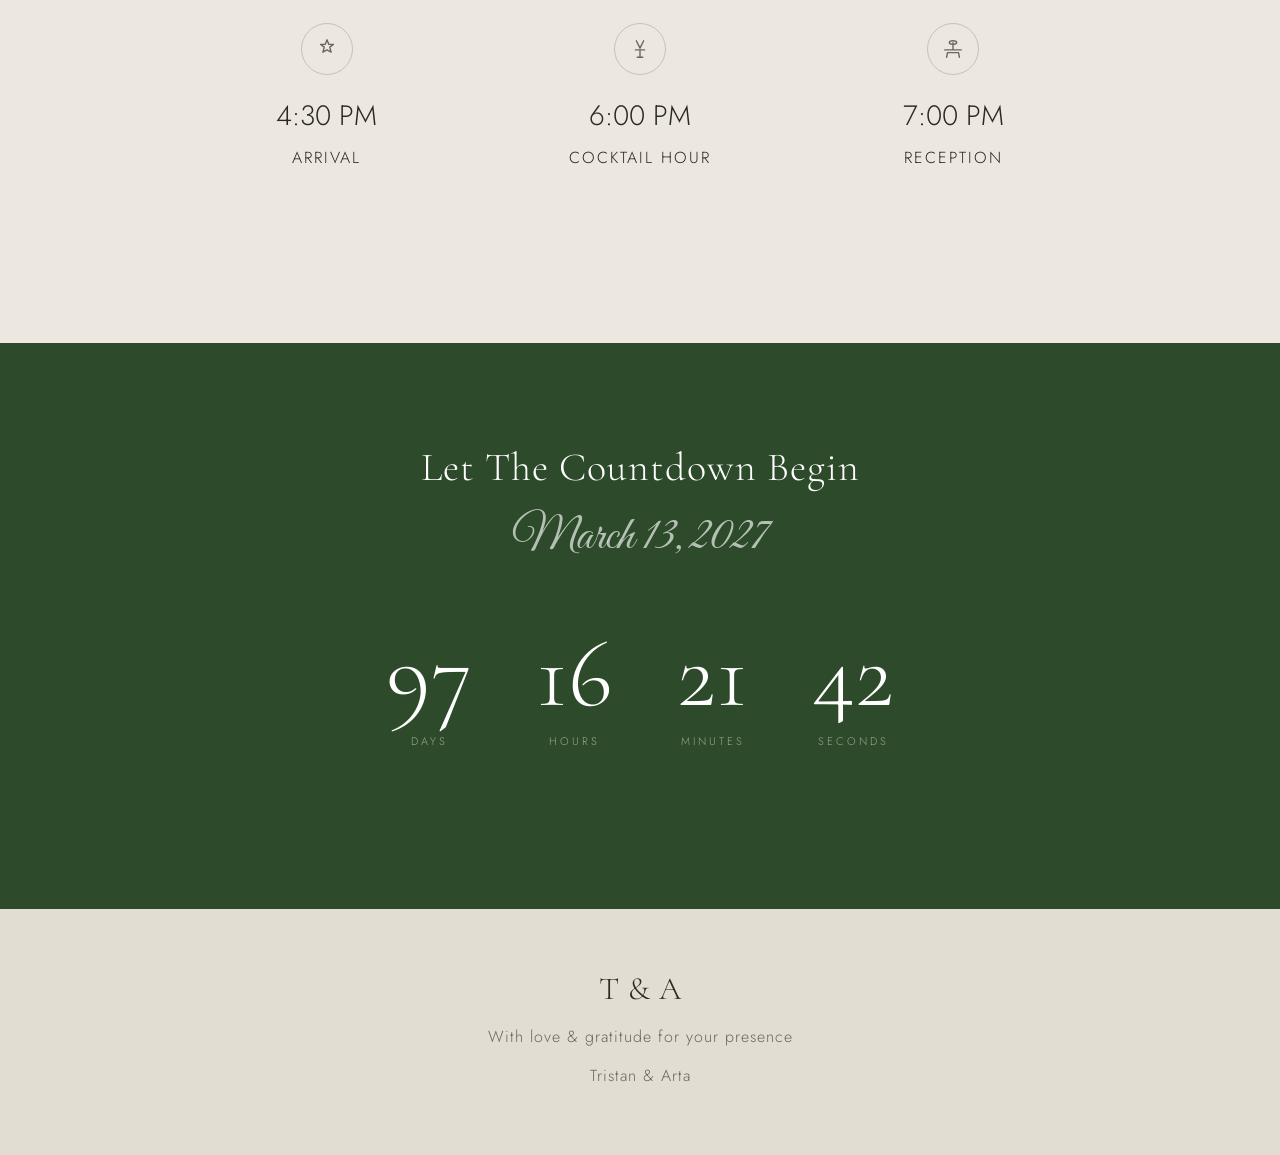
==== commit 0b1fcb4f: "more fixes" ====
--- a/index.html
+++ b/index.html
@@ -480,9 +480,8 @@
   <!-- FOOTER -->
   <footer>
     <div class="footer-monogram">T &amp; A</div>
-    <p>Tristan &amp; Arta &nbsp;·&nbsp; March 13, 2027 &nbsp;·&nbsp; Houston, Texas</p>
-    <p>River Oaks Garden Club</p>
-    <p style="margin-top: 12px; font-size: 11px; opacity: 0.6;">With love &amp; gratitude for your presence</p>
+    <p style="font-size: 16px;">With love &amp; gratitude for your presence</p>
+    <p style="font-size: 16px;">Tristan &amp; Arta</p>
   </footer>
 
   <script>
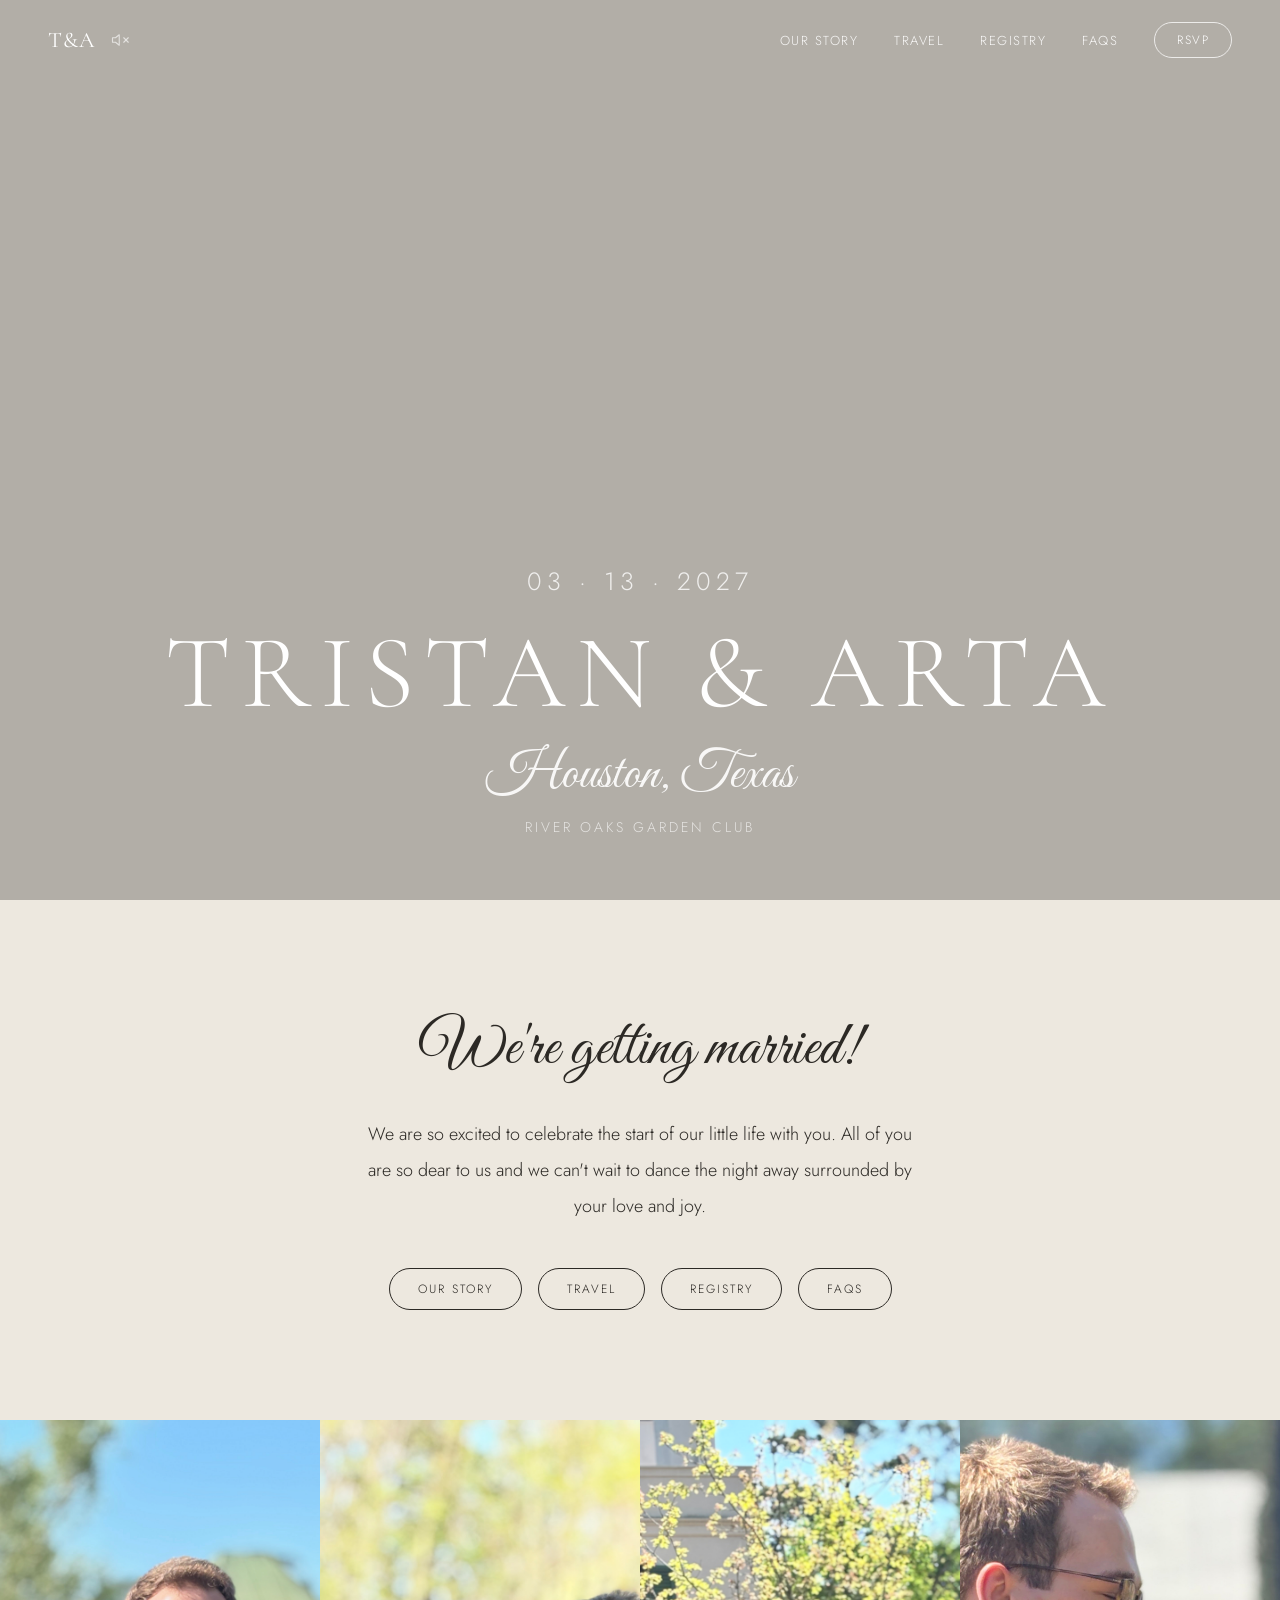
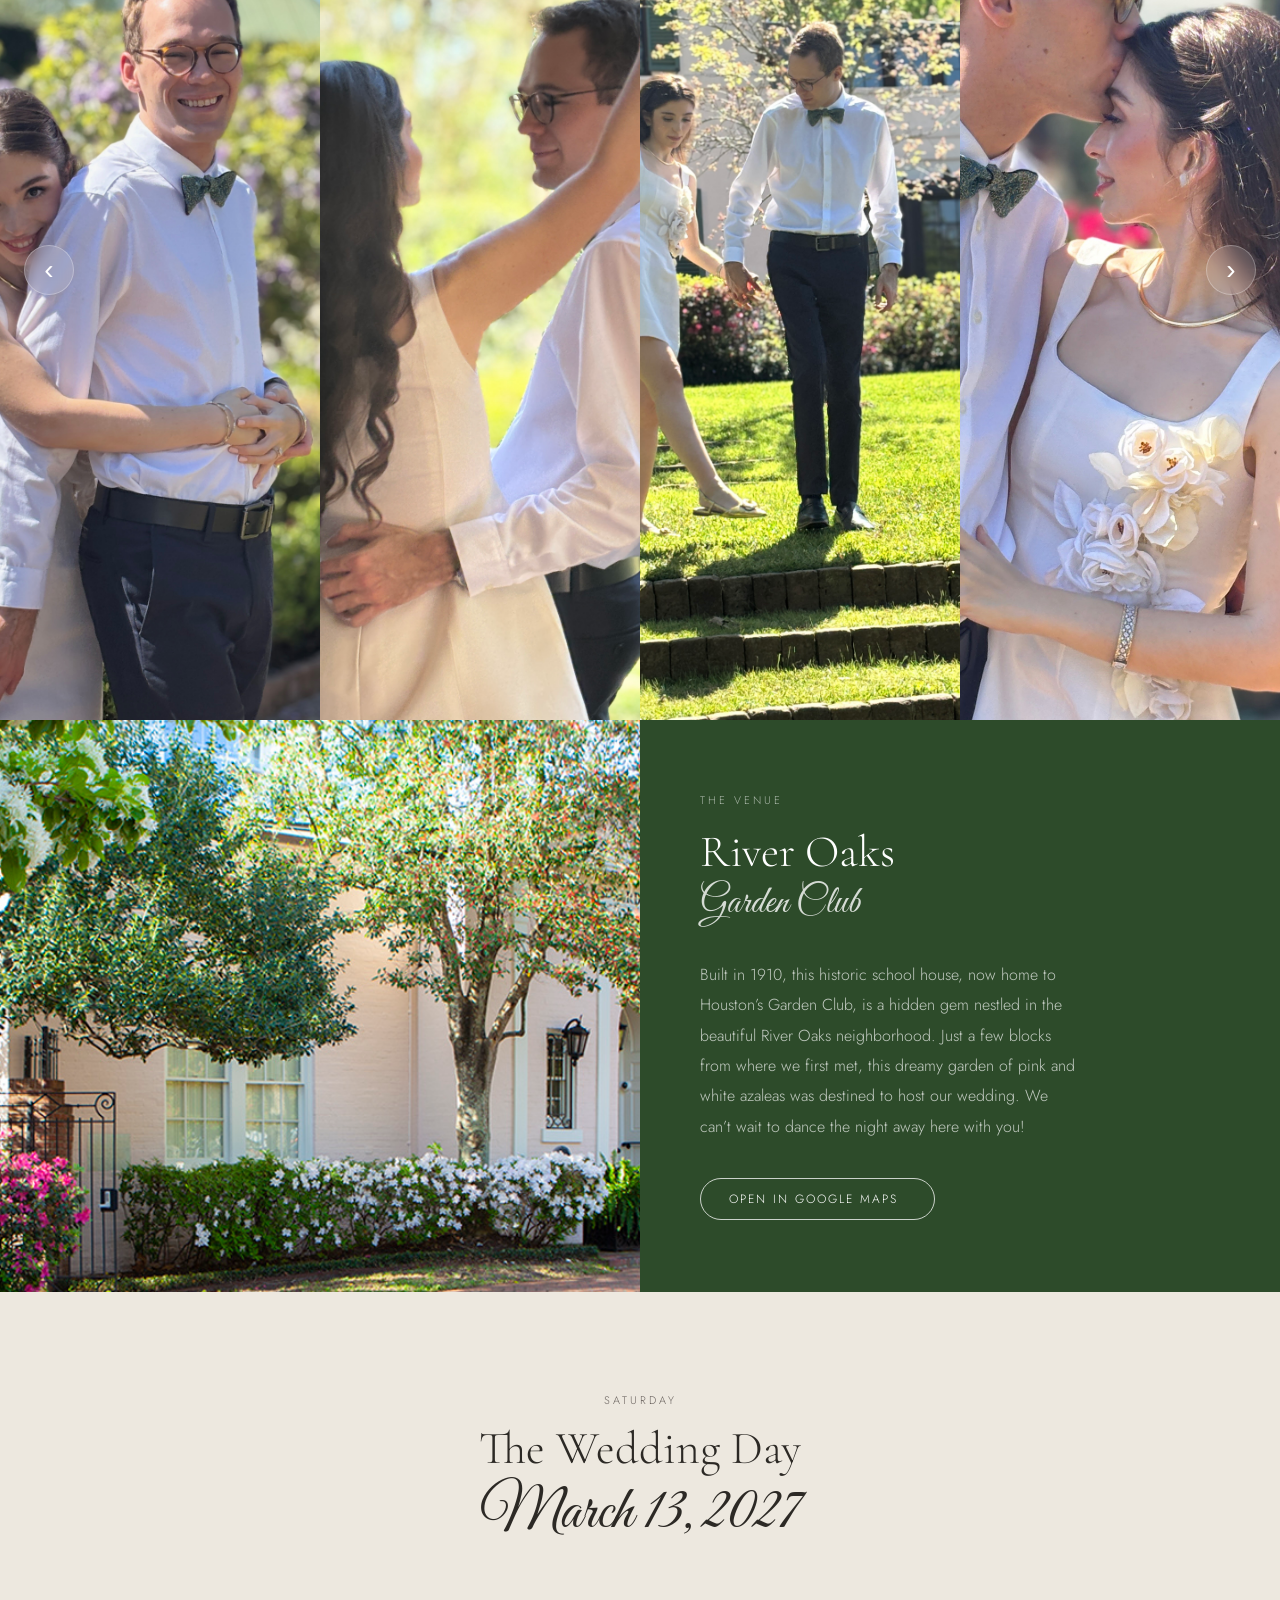
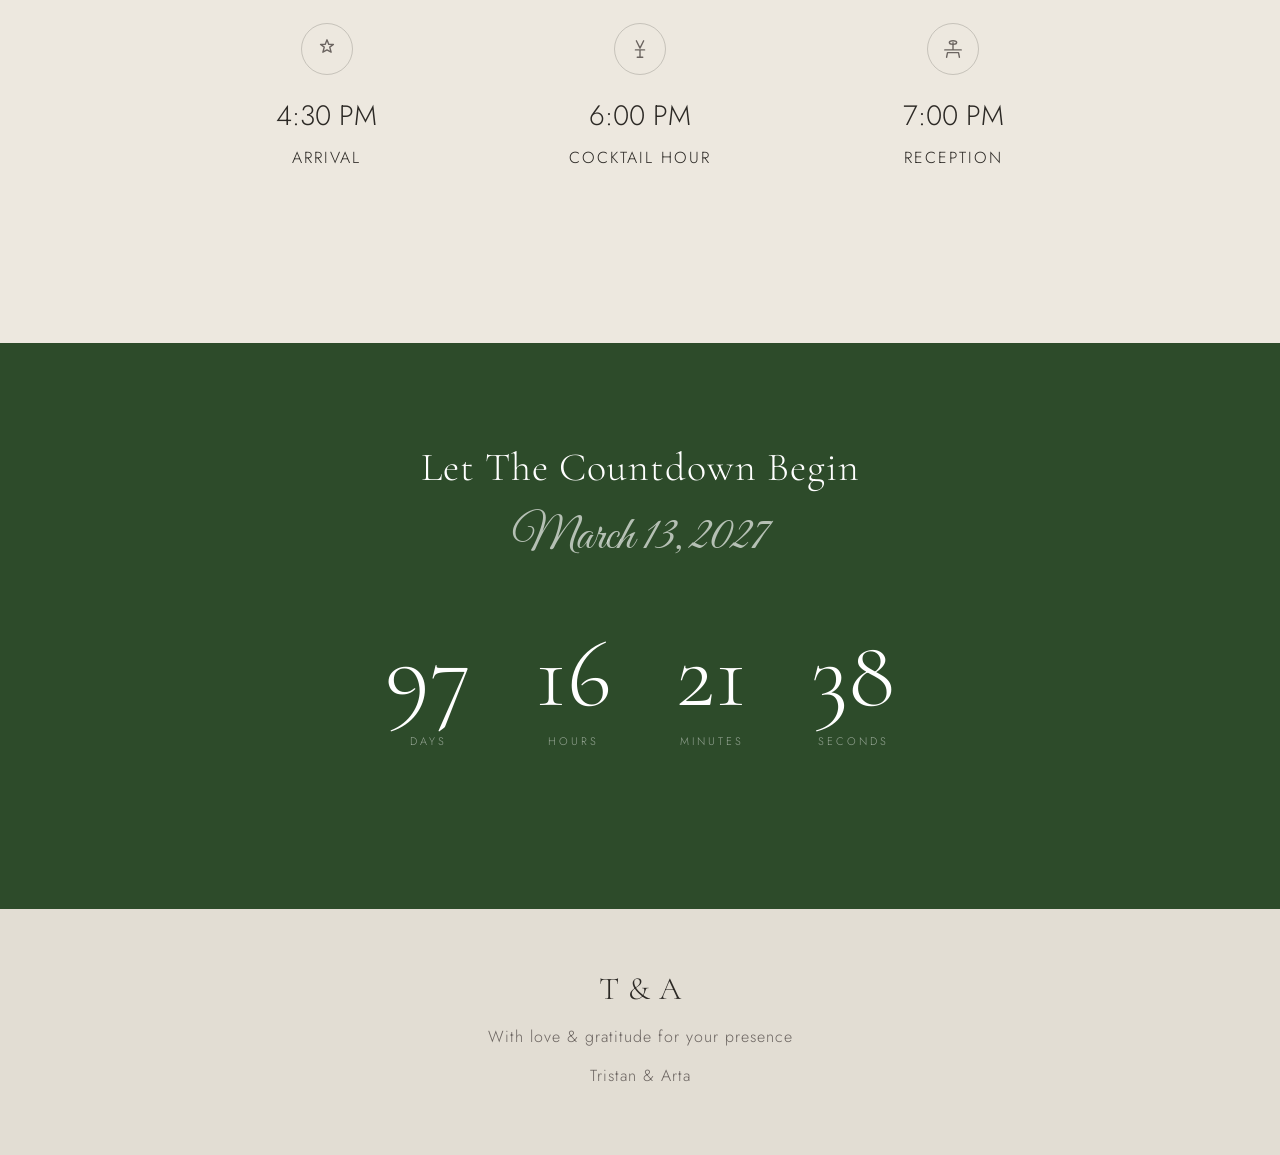
==== commit 5943bb45: "image fixes" ====
--- a/index.html
+++ b/index.html
@@ -535,11 +535,11 @@
       const photos = [
         'images/welcome1.JPG','images/welcome3.JPG',
         'images/welcome4.JPG',
-        'images/welcome7.JPG','images/welcome8.JPG','images/welcome9.JPG',
-        'images/welcome10.JPG','images/welcome11.JPG','images/welcome12.JPG',
+        'images/welcome7.JPG','images/welcome8.JPG',
+        'images/welcome10.JPG','images/welcome11.JPG',
         'images/welcome14.jpeg','images/welcome15.jpeg',
         'images/welcome16.jpeg','images/welcome17.jpeg','images/welcome18.jpeg',
-        'images/welcome19.jpeg','images/welcome20.JPG'
+        'images/welcome19.jpeg','images/welcome20.JPG', 'images/welcome21.jpg'
       ];
       for (let i = photos.length - 1; i > 0; i--) {
         const j = Math.floor(Math.random() * (i + 1));
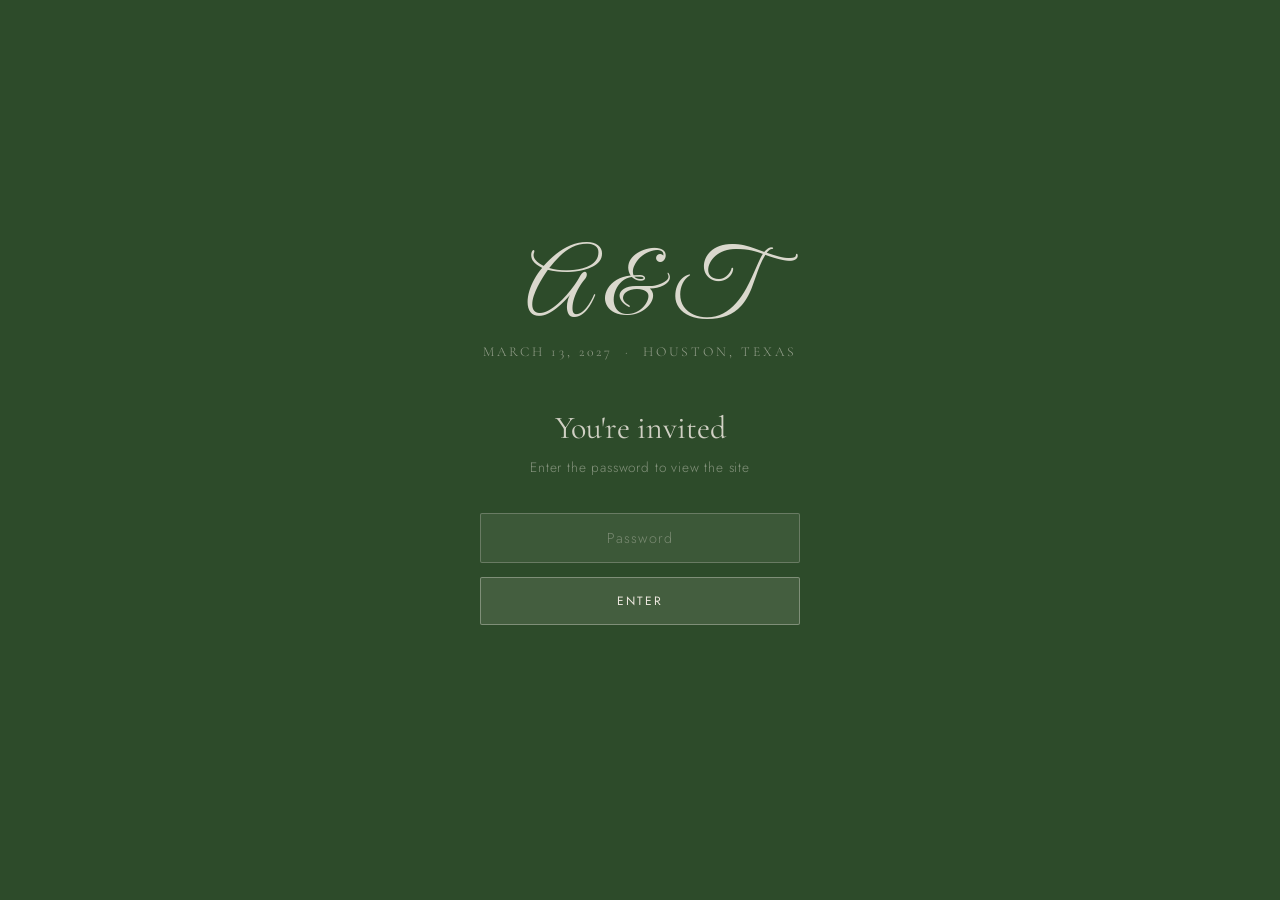
==== commit b95eea66: "testing password" ====
--- a/index.html
+++ b/index.html
@@ -317,6 +317,7 @@
   </style>
 </head>
 <body>
+<script>if(sessionStorage.getItem('wedding-auth')!=='efab220c4d5cbe38d5b8897807bb6e130ddd7f58a3127408f1571b1de49f91f7'){location.replace('password.html');}</script>
 
   <!-- MOBILE MENU -->
   <div class="mobile-menu" id="mobileMenu">
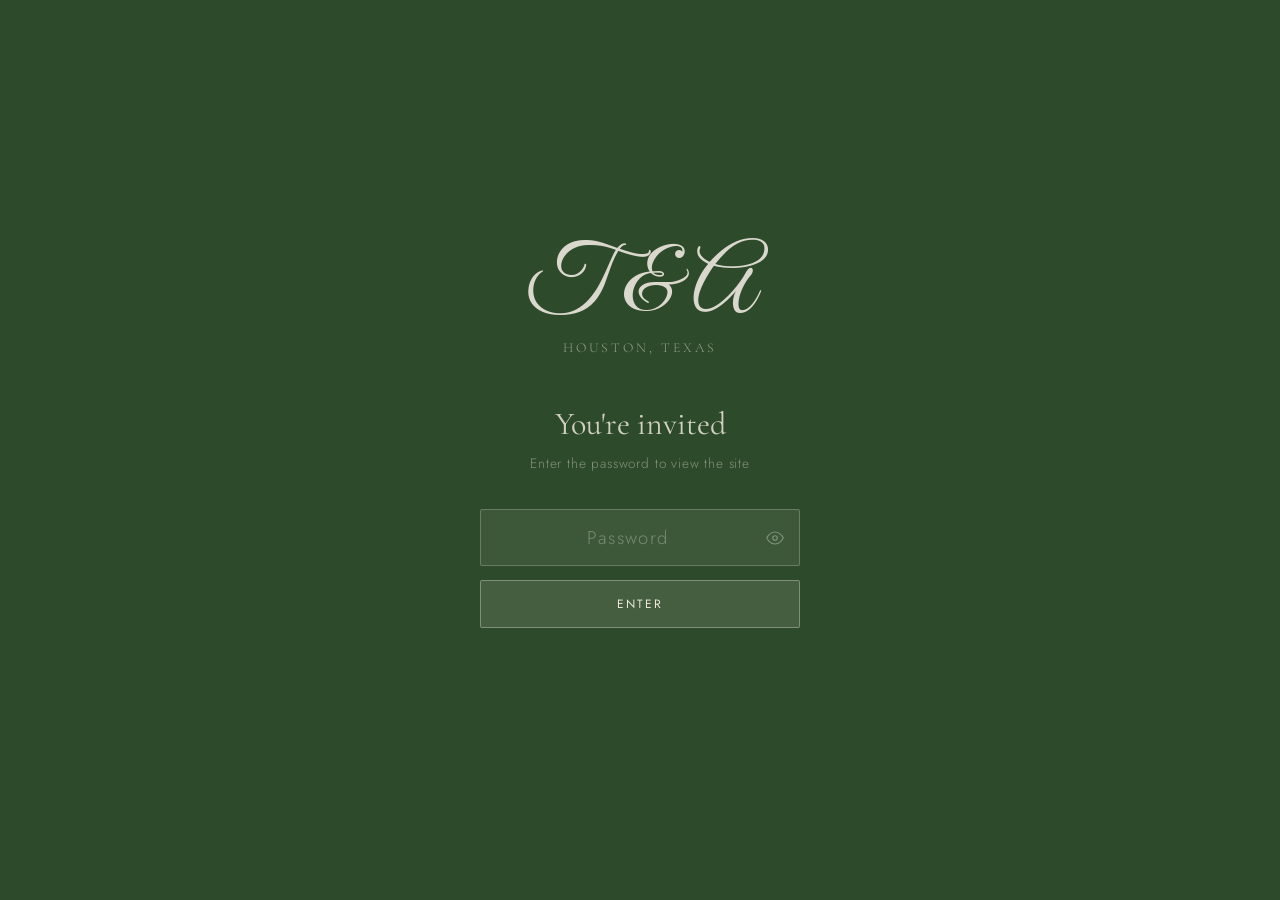
==== commit aebde90a: "pass fixes" ====
--- a/index.html
+++ b/index.html
@@ -317,7 +317,7 @@
   </style>
 </head>
 <body>
-<script>if(sessionStorage.getItem('wedding-auth')!=='efab220c4d5cbe38d5b8897807bb6e130ddd7f58a3127408f1571b1de49f91f7'){location.replace('password.html');}</script>
+<script>if(localStorage.getItem('wedding-auth')!=='5aa735af498ac3982fe6ec97044e1f27d0c8dcf0a245242d289687107449bbaa'){location.replace('password.html');}</script>
 
   <!-- MOBILE MENU -->
   <div class="mobile-menu" id="mobileMenu">
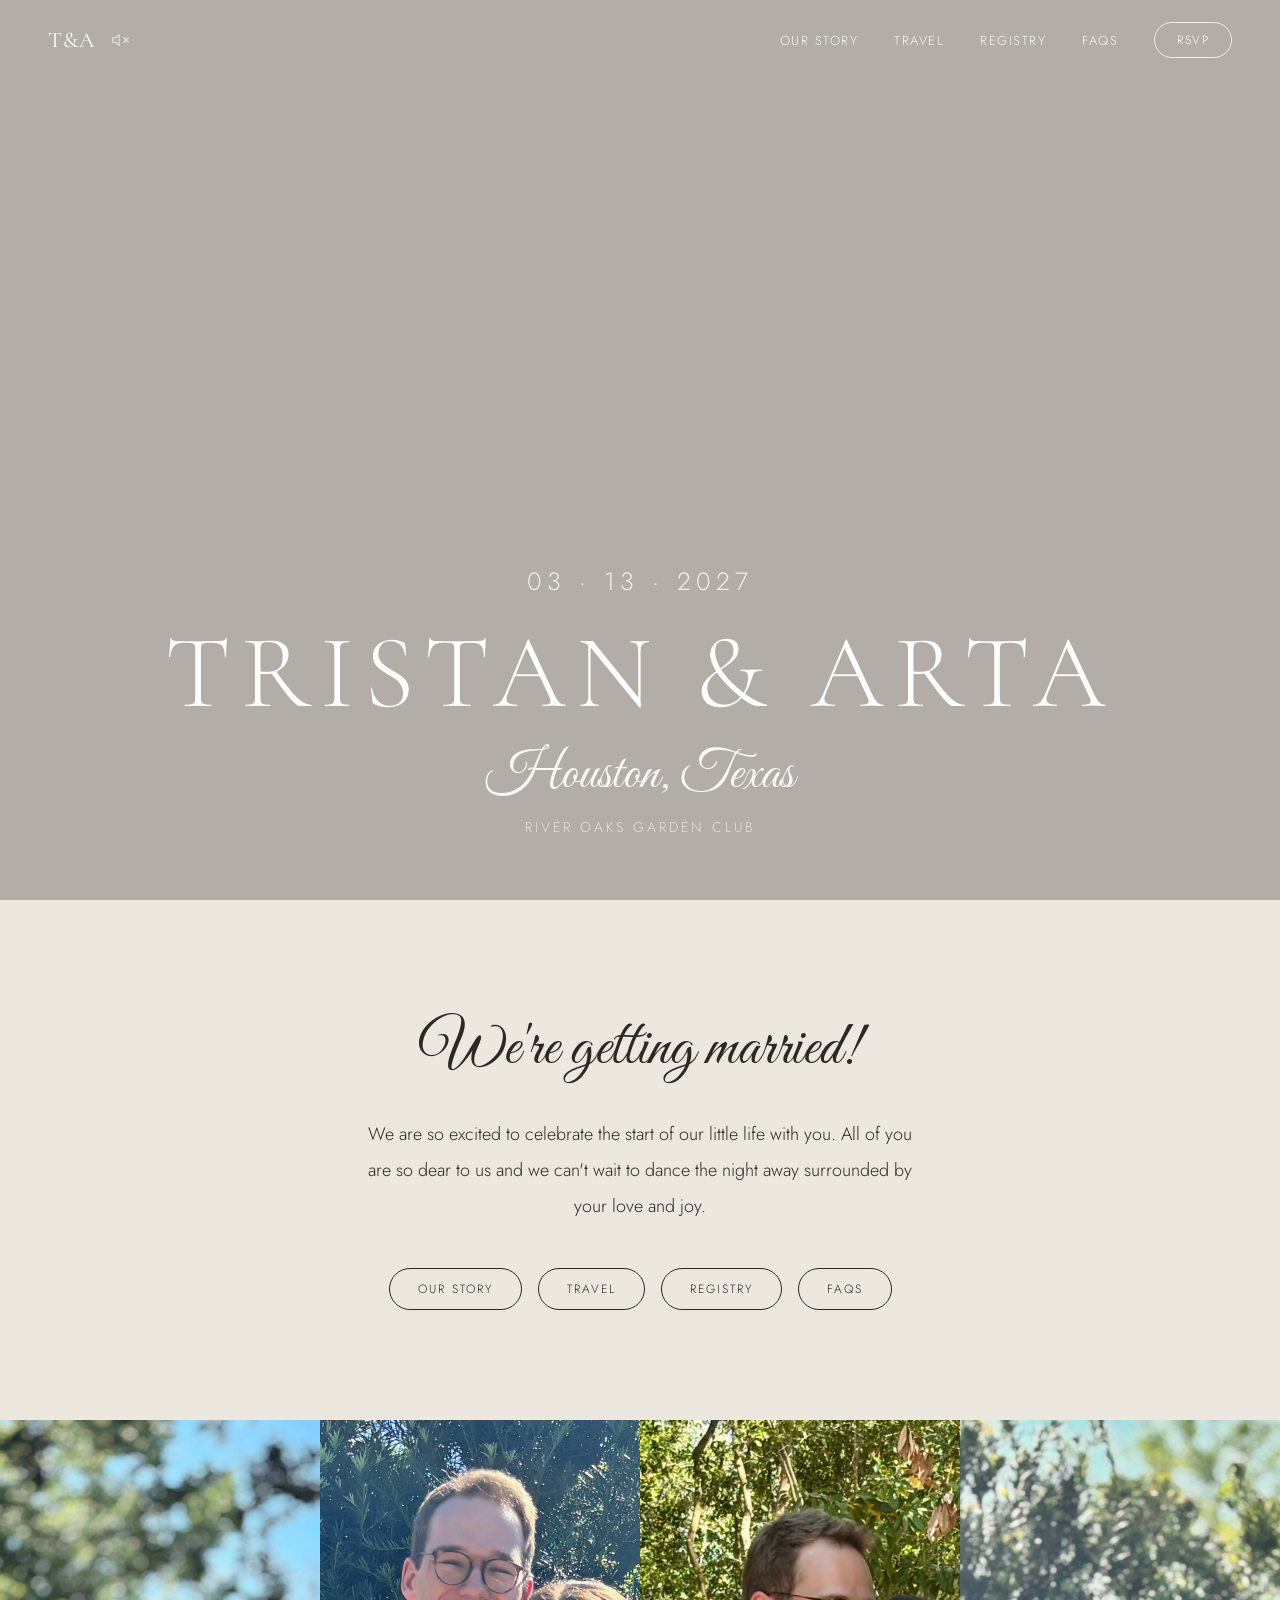
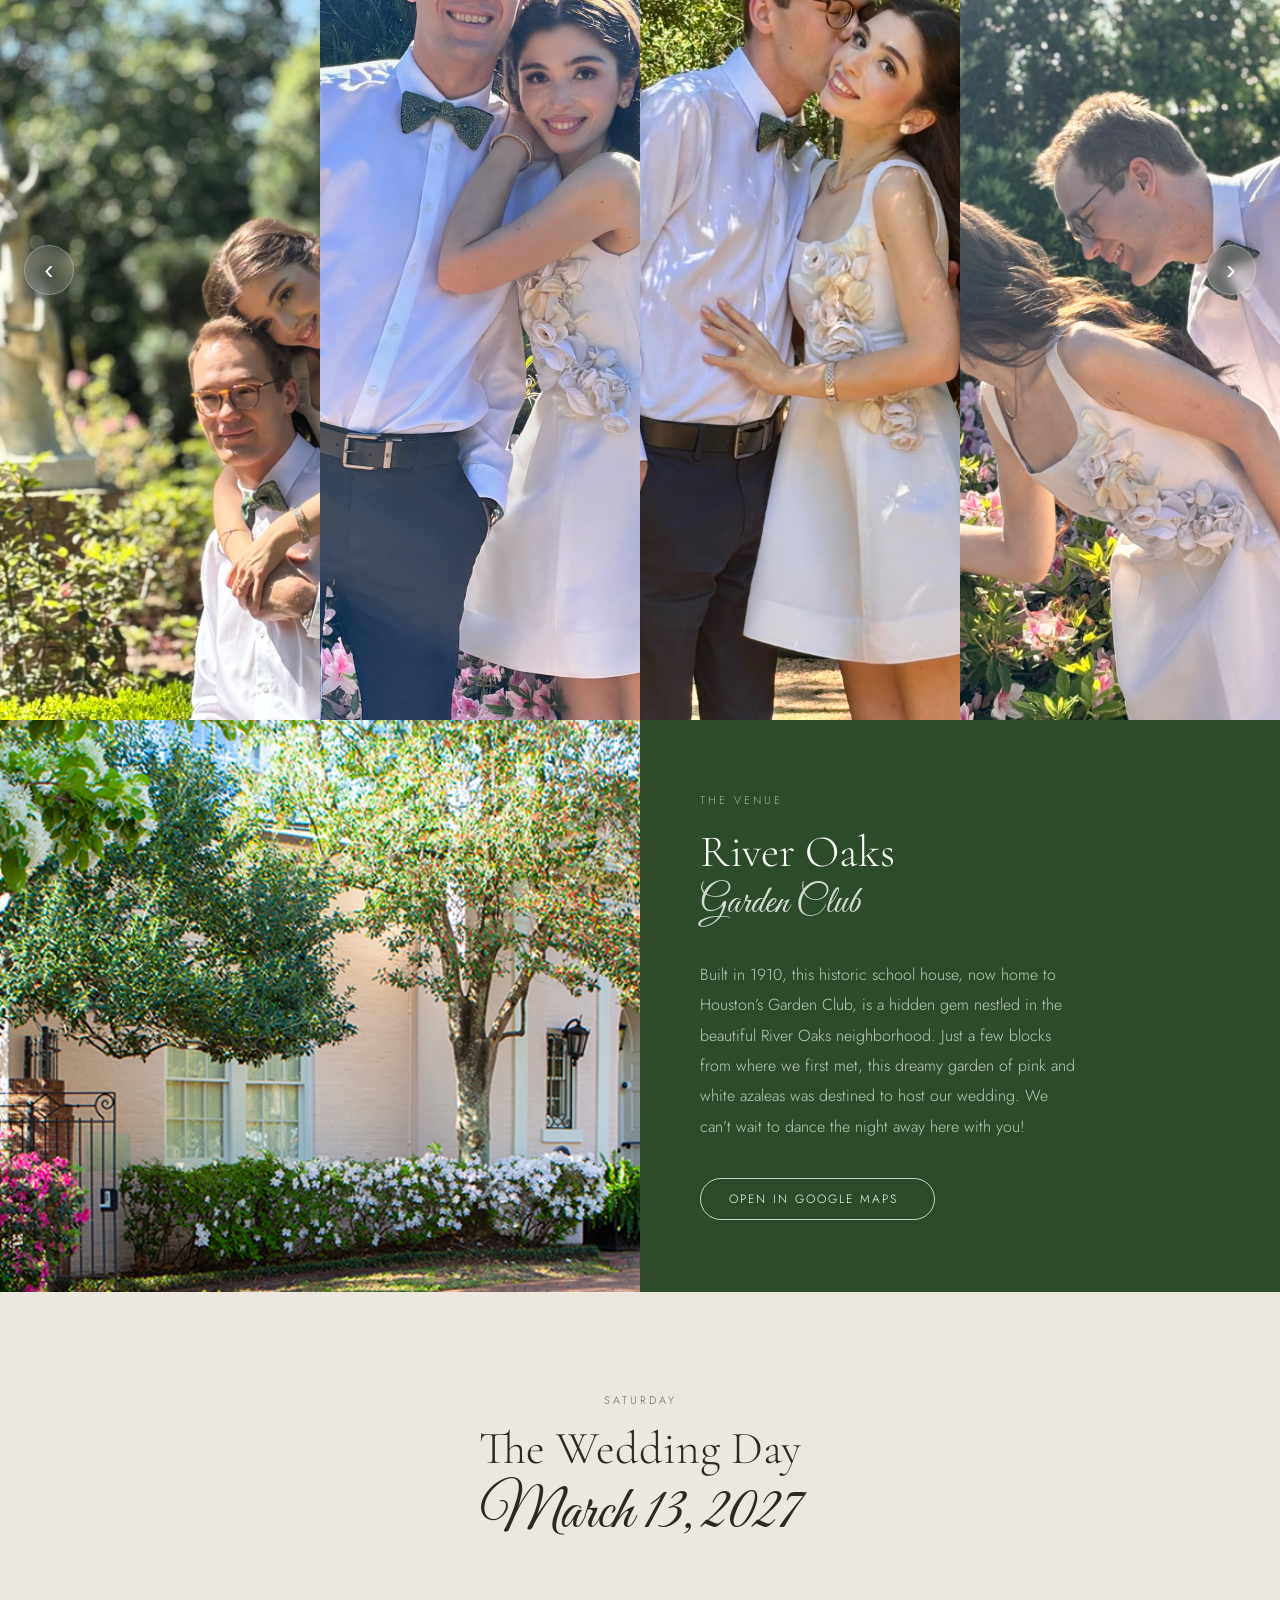
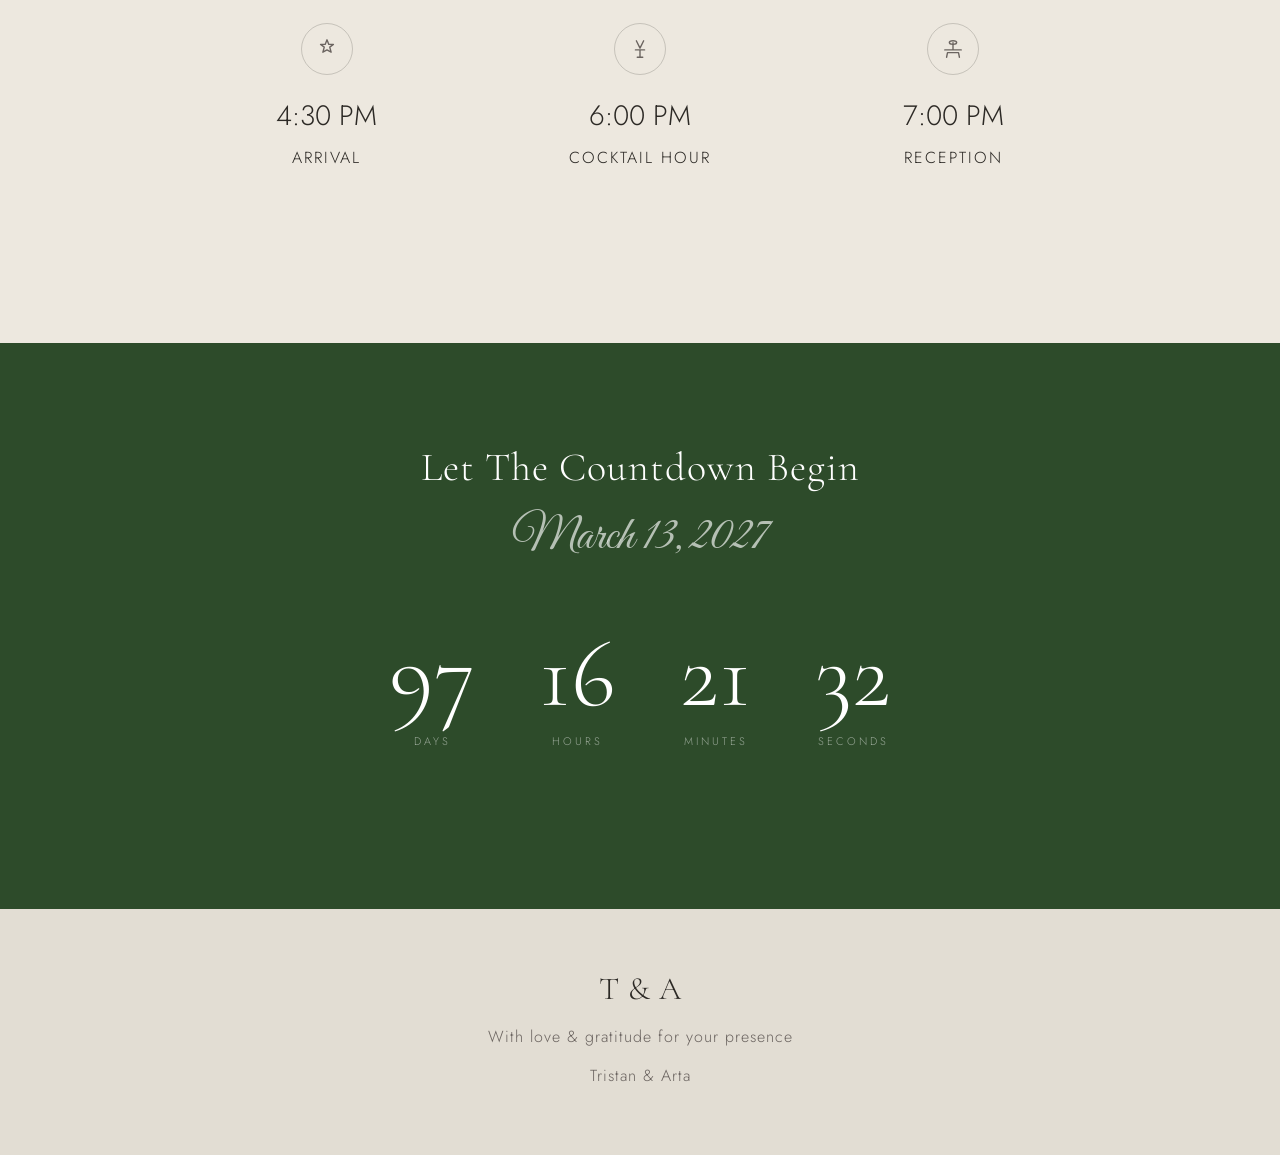
==== commit d3cd0ebb: "more changes" ====
--- a/index.html
+++ b/index.html
@@ -3,6 +3,7 @@
 <head>
   <meta charset="UTF-8" />
   <meta name="viewport" content="width=device-width, initial-scale=1.0" />
+  <meta name="robots" content="noindex" />
   <title>Tristan & Arta</title>
   <link rel="preconnect" href="https://fonts.googleapis.com" />
   <link rel="preconnect" href="https://fonts.gstatic.com" crossorigin />
@@ -317,7 +318,6 @@
   </style>
 </head>
 <body>
-<script>if(localStorage.getItem('wedding-auth')!=='5aa735af498ac3982fe6ec97044e1f27d0c8dcf0a245242d289687107449bbaa'){location.replace('password.html');}</script>
 
   <!-- MOBILE MENU -->
   <div class="mobile-menu" id="mobileMenu">
